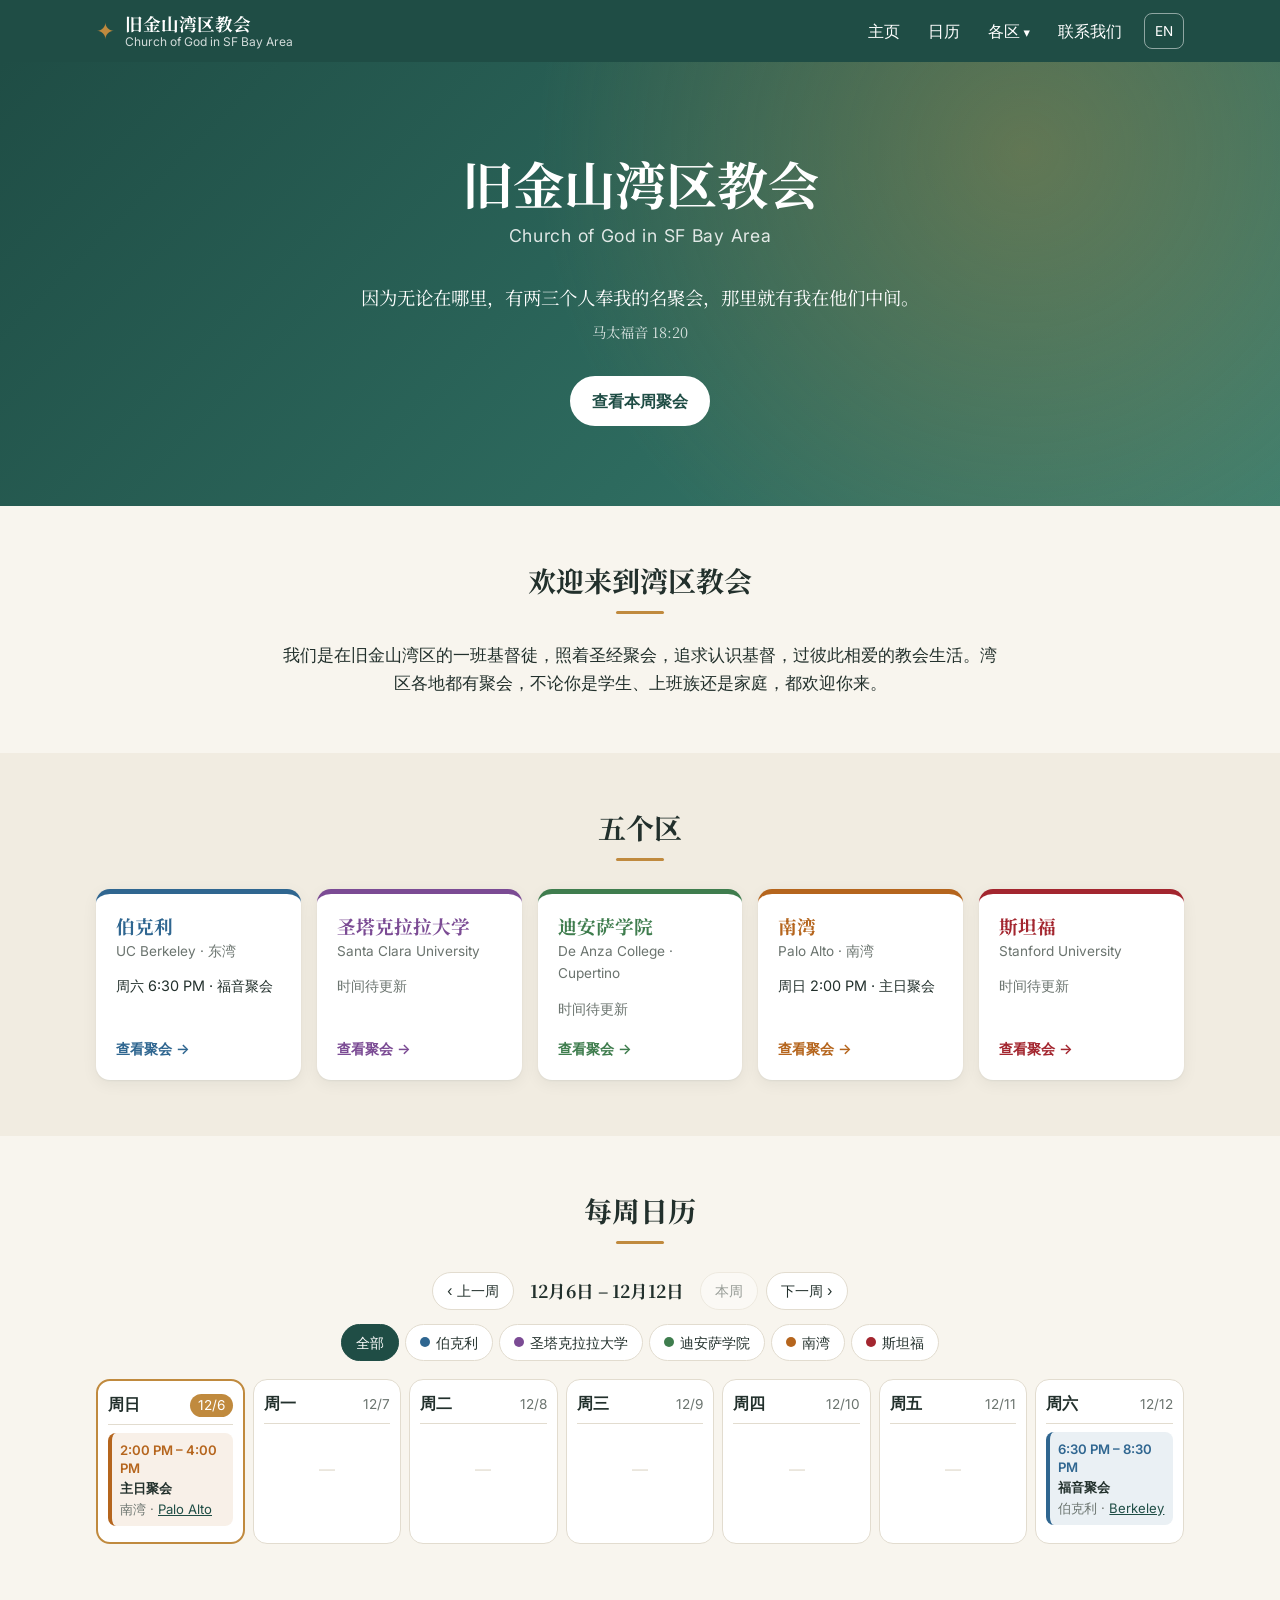
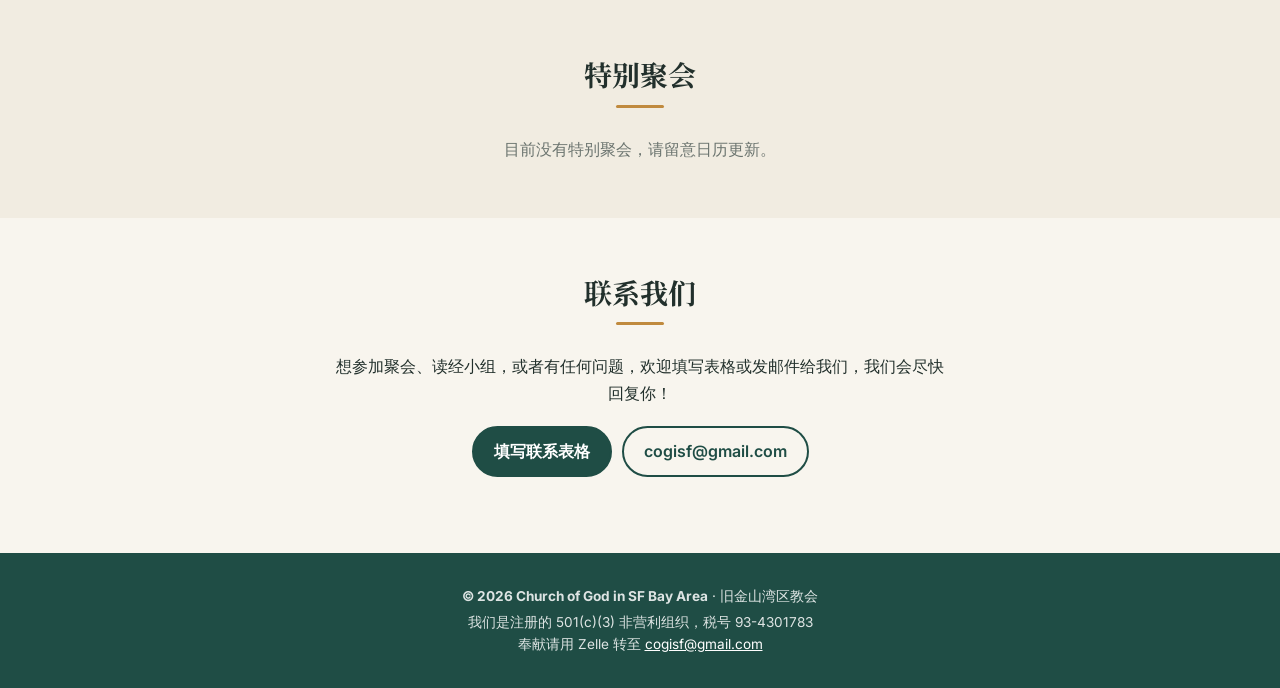
==== index.html @ 490c1e2a "Church of God in SF Bay Area website: weekly calendar and 5 region pages Co-Authored-By: Claude Opus" ====
<!doctype html>
<html lang="zh-CN">
<head>
  <meta charset="utf-8">
  <meta name="viewport" content="width=device-width, initial-scale=1">
  <title>旧金山湾区教会 · Church of God in SF Bay Area</title>
  <meta name="description" content="旧金山湾区教会 Church of God in SF Bay Area — 每周聚会时间、地点，以及 Berkeley、SCU、De Anza、South Bay、Stanford 各区聚会。">
  <link rel="preconnect" href="https://fonts.googleapis.com">
  <link rel="preconnect" href="https://fonts.gstatic.com" crossorigin>
  <link rel="stylesheet" href="https://fonts.googleapis.com/css2?family=Inter:wght@400;600;700&family=Noto+Serif+SC:wght@600;700&display=swap">
  <link rel="stylesheet" href="css/style.css">
</head>
<body>
  <header id="site-header"></header>

  <main>
    <section class="hero">
      <div class="container">
        <h1>旧金山湾区教会</h1>
        <p class="en-name">Church of God in SF Bay Area</p>
        <blockquote>
          <span data-i18n="verse"></span>
          <cite data-i18n="verseRef"></cite>
        </blockquote>
        <a class="btn btn-light" href="#calendar" data-i18n="seeCalendar"></a>
      </div>
    </section>

    <section class="about">
      <div class="container">
        <h2 class="section-title" data-i18n="aboutTitle"></h2>
        <p data-i18n="aboutBody"></p>
      </div>
    </section>

    <section class="regions">
      <div class="container">
        <h2 class="section-title" data-i18n="regionsTitle"></h2>
        <div class="region-grid" id="regions-root"></div>
      </div>
    </section>

    <section id="calendar">
      <div class="container">
        <h2 class="section-title" data-i18n="calendarTitle"></h2>
        <div id="calendar-root"></div>
      </div>
    </section>

    <section class="events-section">
      <div class="container">
        <h2 class="section-title" data-i18n="eventsTitle"></h2>
        <div id="events-root"></div>
      </div>
    </section>

    <section id="contact" class="contact">
      <div class="container">
        <h2 class="section-title" data-i18n="contactTitle"></h2>
        <div id="contact-root"></div>
      </div>
    </section>
  </main>

  <footer id="site-footer"></footer>

  <script src="data/site.js"></script>
  <script src="data/schedule.js"></script>
  <script src="js/app.js"></script>
</body>
</html>
---- css/style.css ----
:root {
  --bg: #f8f5ee;
  --surface: #ffffff;
  --surface-2: #f1ece1;
  --text: #22302c;
  --muted: #6b746f;
  --line: #e2dccf;
  --primary: #1f4d45;
  --primary-ink: #ffffff;
  --accent: #c08a3e;
  --radius: 14px;
  --shadow: 0 1px 2px rgba(20, 40, 35, 0.06), 0 4px 16px rgba(20, 40, 35, 0.06);
  --serif: "Noto Serif SC", "Songti SC", Georgia, serif;
  --sans: "Inter", "PingFang SC", "Microsoft YaHei", system-ui, sans-serif;
}

* { box-sizing: border-box; }

html { scroll-behavior: smooth; scroll-padding-top: 76px; }

body {
  margin: 0;
  background: var(--bg);
  color: var(--text);
  font-family: var(--sans);
  font-size: 16px;
  line-height: 1.65;
}

a { color: var(--primary); }

h1, h2, h3 { font-family: var(--serif); line-height: 1.3; margin: 0 0 0.5em; }

.container { max-width: 1120px; margin: 0 auto; padding: 0 16px; }

section { padding: 56px 0; }

.section-title {
  font-size: 1.75rem;
  text-align: center;
  margin-bottom: 28px;
}
.section-title::after {
  content: "";
  display: block;
  width: 48px;
  height: 3px;
  margin: 12px auto 0;
  background: var(--accent);
  border-radius: 2px;
}

.muted { color: var(--muted); }
.empty-note { text-align: center; color: var(--muted); margin: 0; }

/* ---------- buttons ---------- */

.btn {
  display: inline-block;
  padding: 10px 20px;
  border-radius: 999px;
  background: var(--primary);
  color: var(--primary-ink);
  text-decoration: none;
  font-weight: 600;
  border: 2px solid var(--primary);
}
.btn:hover { filter: brightness(1.1); }
.btn-ghost { background: transparent; color: var(--primary); }
.btn-light { background: #fff; color: var(--primary); border-color: #fff; }

/* ---------- header ---------- */

#site-header {
  position: sticky;
  top: 0;
  z-index: 10;
  background: var(--primary);
  color: var(--primary-ink);
}
.header-inner {
  max-width: 1120px;
  margin: 0 auto;
  padding: 10px 16px;
  display: flex;
  align-items: center;
  gap: 16px;
}
.brand {
  display: flex;
  align-items: center;
  gap: 10px;
  color: inherit;
  text-decoration: none;
  margin-right: auto;
}
.brand-mark { color: var(--accent); font-size: 1.4rem; }
.brand-text { display: flex; flex-direction: column; line-height: 1.2; }
.brand-text b { font-family: var(--serif); font-size: 1.1rem; }
.brand-text small { opacity: 0.8; font-size: 0.75rem; }

.nav { display: flex; align-items: center; gap: 4px; }
.nav > a, .nav summary {
  color: inherit;
  text-decoration: none;
  padding: 8px 12px;
  border-radius: 8px;
  cursor: pointer;
}
.nav > a:hover, .nav summary:hover { background: rgba(255, 255, 255, 0.12); }

.nav-regions { position: relative; }
.nav-regions summary { list-style: none; }
.nav-regions summary::-webkit-details-marker { display: none; }
.nav-regions summary::after { content: " ▾"; font-size: 0.8em; }
.nav-regions .menu {
  position: absolute;
  right: 0;
  top: calc(100% + 6px);
  min-width: 180px;
  background: var(--surface);
  border-radius: 10px;
  box-shadow: var(--shadow);
  padding: 6px;
}
.nav-regions .menu a {
  display: flex;
  align-items: center;
  gap: 8px;
  padding: 8px 10px;
  border-radius: 6px;
  color: var(--text);
  text-decoration: none;
}
.nav-regions .menu a:hover { background: var(--surface-2); }

.dot {
  display: inline-block;
  width: 10px;
  height: 10px;
  border-radius: 50%;
  background: var(--rc, var(--accent));
  flex: none;
}

.lang-btn {
  margin-left: 6px;
  border: 1px solid rgba(255, 255, 255, 0.5);
  background: transparent;
  color: inherit;
  border-radius: 8px;
  padding: 6px 10px;
  font: inherit;
  font-size: 0.85rem;
  cursor: pointer;
}

.menu-btn {
  display: none;
  background: transparent;
  border: 1px solid rgba(255, 255, 255, 0.5);
  color: inherit;
  border-radius: 8px;
  font-size: 1.1rem;
  padding: 4px 10px;
  cursor: pointer;
}

@media (max-width: 760px) {
  .menu-btn { display: block; }
  .header-inner { flex-wrap: wrap; }
  .nav {
    display: none;
    width: 100%;
    flex-direction: column;
    align-items: stretch;
    padding-bottom: 8px;
  }
  #site-header.open .nav { display: flex; }
  .nav-regions .menu { position: static; box-shadow: none; margin: 4px 0; }
  .lang-btn { align-self: flex-start; margin: 6px 12px 0; }
}

/* ---------- hero ---------- */

.hero {
  background:
    radial-gradient(circle at 80% 20%, rgba(192, 138, 62, 0.35), transparent 45%),
    linear-gradient(135deg, #1f4d45 0%, #2d6a5e 60%, #3d7f6f 100%);
  color: #fff;
  text-align: center;
  padding: 88px 0 80px;
}
.hero h1 { font-size: clamp(2rem, 6vw, 3.2rem); margin-bottom: 4px; }
.hero .en-name { font-size: 1.1rem; opacity: 0.85; margin: 0 0 32px; letter-spacing: 0.04em; }
.hero blockquote {
  max-width: 640px;
  margin: 0 auto 32px;
  font-family: var(--serif);
  font-size: 1.15rem;
}
.hero cite { display: block; margin-top: 8px; font-style: normal; opacity: 0.8; font-size: 0.9rem; }

/* ---------- about ---------- */

.about p { max-width: 720px; margin: 0 auto; text-align: center; font-size: 1.05rem; }

/* ---------- region cards ---------- */

.regions { background: var(--surface-2); }
.region-grid {
  display: grid;
  grid-template-columns: repeat(auto-fill, minmax(200px, 1fr));
  gap: 16px;
}
.region-card {
  display: flex;
  flex-direction: column;
  background: var(--surface);
  border-radius: var(--radius);
  border-top: 5px solid var(--rc);
  padding: 20px;
  text-decoration: none;
  color: var(--text);
  box-shadow: var(--shadow);
  transition: transform 0.15s;
}
.region-card:hover { transform: translateY(-3px); }
.region-card h3 { color: var(--rc); margin-bottom: 2px; }
.region-card .area { color: var(--muted); font-size: 0.85rem; margin: 0 0 12px; }
.region-card .summary { font-size: 0.9rem; margin: 0 0 16px; flex: 1; }
.region-card .more { color: var(--rc); font-weight: 600; font-size: 0.9rem; }

/* ---------- calendar ---------- */

.cal-toolbar {
  display: flex;
  align-items: center;
  justify-content: center;
  gap: 8px;
  flex-wrap: wrap;
  margin-bottom: 14px;
}
.cal-toolbar button, .cal-filters button {
  font: inherit;
  font-size: 0.9rem;
  border: 1px solid var(--line);
  background: var(--surface);
  color: var(--text);
  border-radius: 999px;
  padding: 6px 14px;
  cursor: pointer;
}
.cal-toolbar button:hover:not(:disabled), .cal-filters button:hover { border-color: var(--primary); }
.cal-toolbar button:disabled { opacity: 0.45; cursor: default; }
.cal-range { font-family: var(--serif); font-weight: 700; font-size: 1.1rem; min-width: 170px; text-align: center; }

.cal-filters {
  display: flex;
  justify-content: center;
  flex-wrap: wrap;
  gap: 6px;
  margin-bottom: 18px;
}
.cal-filters button { display: inline-flex; align-items: center; gap: 6px; }
.cal-filters button.active { background: var(--primary); color: #fff; border-color: var(--primary); }
.cal-filters button[data-filter="all"] .dot { display: none; }

.cal-grid {
  display: grid;
  grid-template-columns: repeat(7, minmax(0, 1fr));
  gap: 8px;
}
.cal-day {
  background: var(--surface);
  border: 1px solid var(--line);
  border-radius: var(--radius);
  padding: 10px;
  min-height: 150px;
}
.cal-day.is-today { border: 2px solid var(--accent); }
.cal-day-head {
  display: flex;
  justify-content: space-between;
  align-items: baseline;
  margin-bottom: 8px;
  padding-bottom: 6px;
  border-bottom: 1px solid var(--line);
}
.cal-day-head .dow { font-weight: 700; }
.cal-day-head .date { color: var(--muted); font-size: 0.85rem; }
.is-today .cal-day-head .date {
  background: var(--accent);
  color: #fff;
  border-radius: 999px;
  padding: 0 8px;
}
.cal-none { color: var(--line); text-align: center; padding-top: 24px; }

.cal-item {
  background: color-mix(in srgb, var(--rc) 10%, white);
  border-left: 4px solid var(--rc);
  border-radius: 8px;
  padding: 8px;
  margin-bottom: 6px;
  font-size: 0.82rem;
  line-height: 1.4;
}
.cal-item.special { background: color-mix(in srgb, var(--accent) 16%, white); }
.ci-time { font-weight: 600; color: var(--rc); }
.ci-title { font-weight: 700; margin: 2px 0; }
.ci-meta { color: var(--muted); }

@media (max-width: 860px) {
  .cal-grid { grid-template-columns: 1fr; }
  .cal-day { min-height: 0; }
  .cal-day.is-empty { padding: 8px 10px; }
  .cal-day.is-empty .cal-day-head { border: 0; margin: 0; padding: 0; }
  .cal-day.is-empty .cal-none { display: none; }
}

/* ---------- weekly cards (region pages) ---------- */

.weekly-cards {
  display: grid;
  grid-template-columns: repeat(auto-fill, minmax(220px, 1fr));
  gap: 14px;
  max-width: 760px;
  margin: 0 auto;
}
.weekly-card {
  background: var(--surface);
  border-radius: var(--radius);
  padding: 20px;
  text-align: center;
  box-shadow: var(--shadow);
  border-top: 4px solid var(--rc);
}
.wc-day { font-family: var(--serif); font-size: 1.4rem; font-weight: 700; color: var(--rc); }
.wc-title { font-weight: 600; margin: 4px 0; }
.wc-time, .wc-place { color: var(--muted); font-size: 0.95rem; }

/* ---------- events ---------- */

.events-section { background: var(--surface-2); }
.event-list { display: grid; gap: 12px; max-width: 760px; margin: 0 auto; }
.event {
  display: flex;
  gap: 16px;
  background: var(--surface);
  border-radius: var(--radius);
  padding: 16px;
  box-shadow: var(--shadow);
}
.event-date {
  flex: none;
  width: 64px;
  text-align: center;
  border-radius: 10px;
  background: var(--rc);
  color: #fff;
  padding: 6px 0;
  display: flex;
  flex-direction: column;
  line-height: 1.2;
}
.event-date .d { font-size: 1.6rem; font-weight: 700; }
.event-date .m, .event-date .w { font-size: 0.75rem; opacity: 0.9; }
.event-body h3 { font-size: 1.15rem; margin-bottom: 2px; }
.event-body p { margin: 4px 0 0; }
.event-body .meta { color: var(--muted); font-size: 0.9rem; }

/* ---------- region hero ---------- */

.region-hero {
  background: linear-gradient(135deg, var(--rc) 0%, color-mix(in srgb, var(--rc) 70%, black) 100%);
  color: #fff;
  padding: 48px 0 56px;
}
.region-hero .back { color: #fff; opacity: 0.85; text-decoration: none; font-size: 0.9rem; }
.region-hero h1 { font-size: clamp(2rem, 6vw, 3rem); margin: 16px 0 0; }
.region-hero .area { opacity: 0.85; margin: 0 0 16px; }
.region-hero .intro { max-width: 640px; font-size: 1.05rem; margin: 0; }

/* ---------- contact / footer ---------- */

.contact { text-align: center; }
.contact p { max-width: 620px; margin: 0 auto 20px; }
.contact-actions { display: flex; gap: 10px; justify-content: center; flex-wrap: wrap; }

#site-footer {
  background: var(--primary);
  color: rgba(255, 255, 255, 0.85);
  text-align: center;
  padding: 28px 16px;
  font-size: 0.85rem;
}
#site-footer p { margin: 4px 0; }
#site-footer a { color: #fff; }
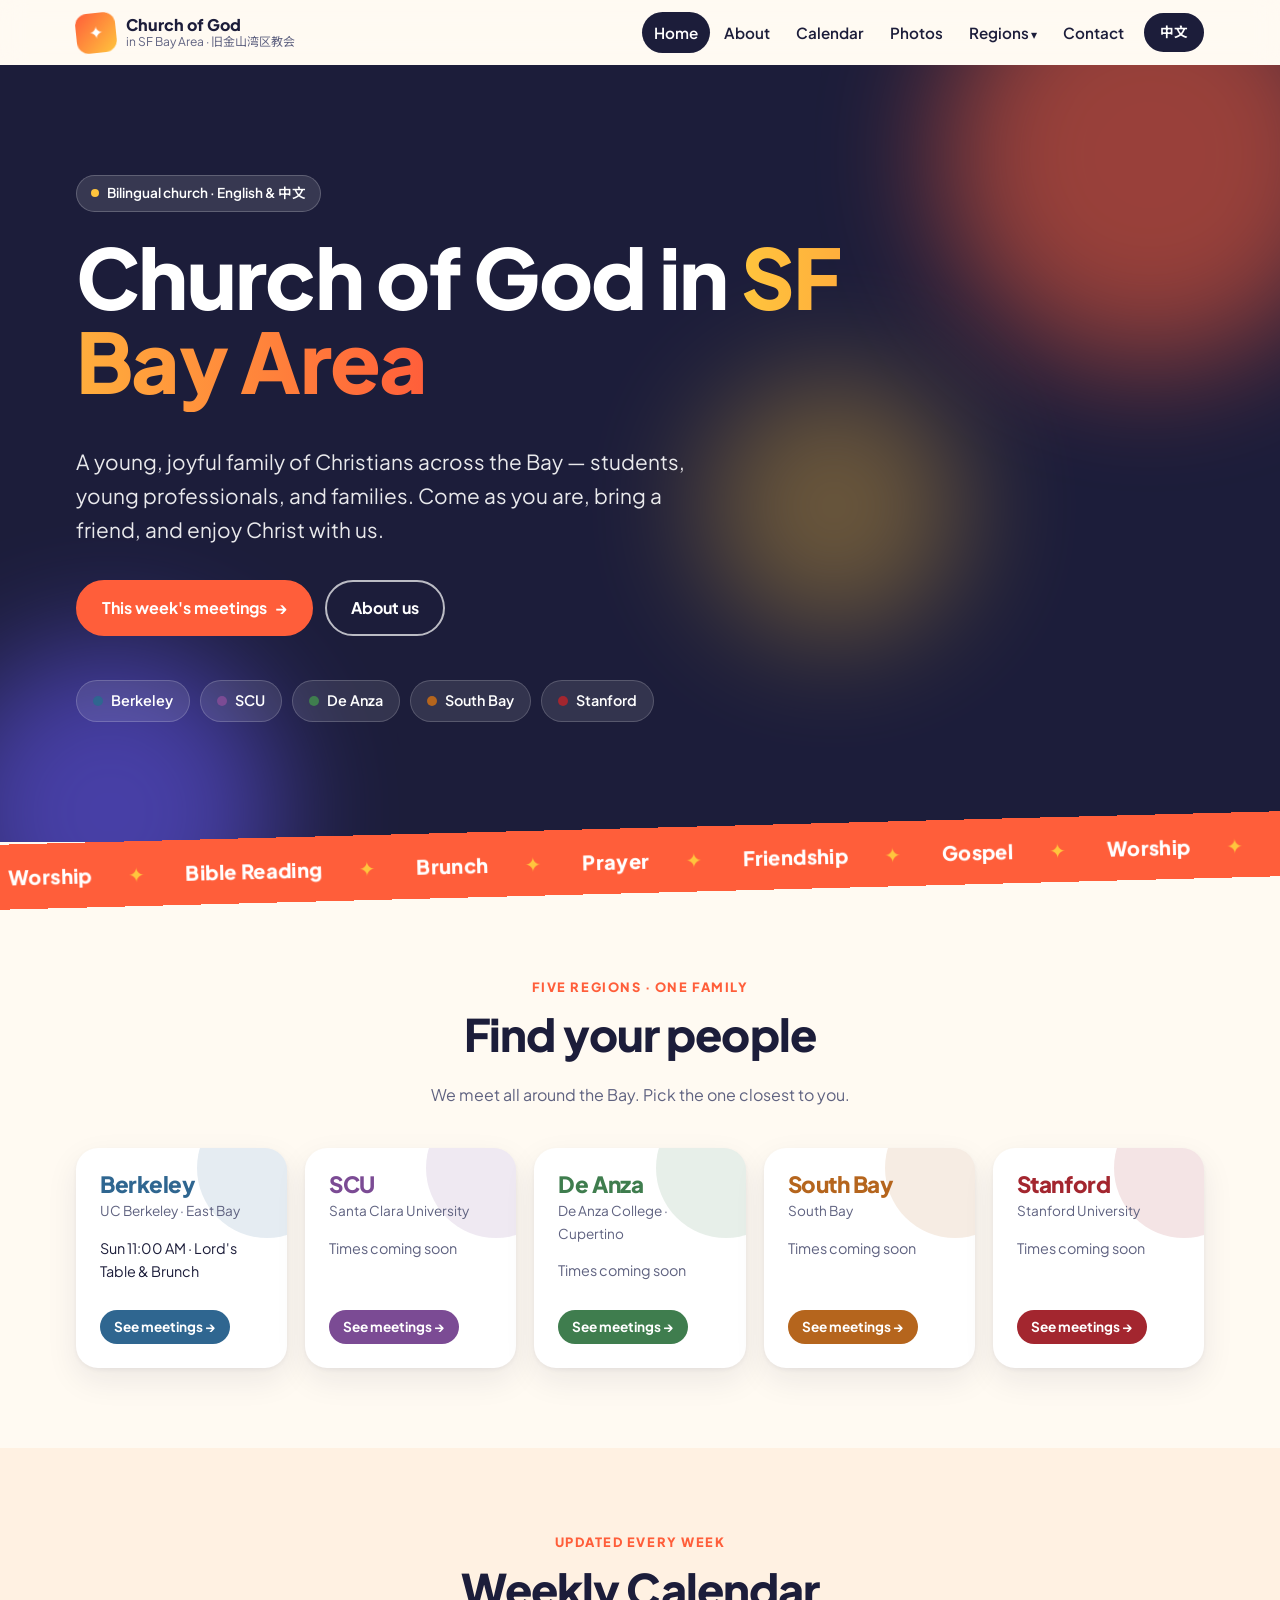
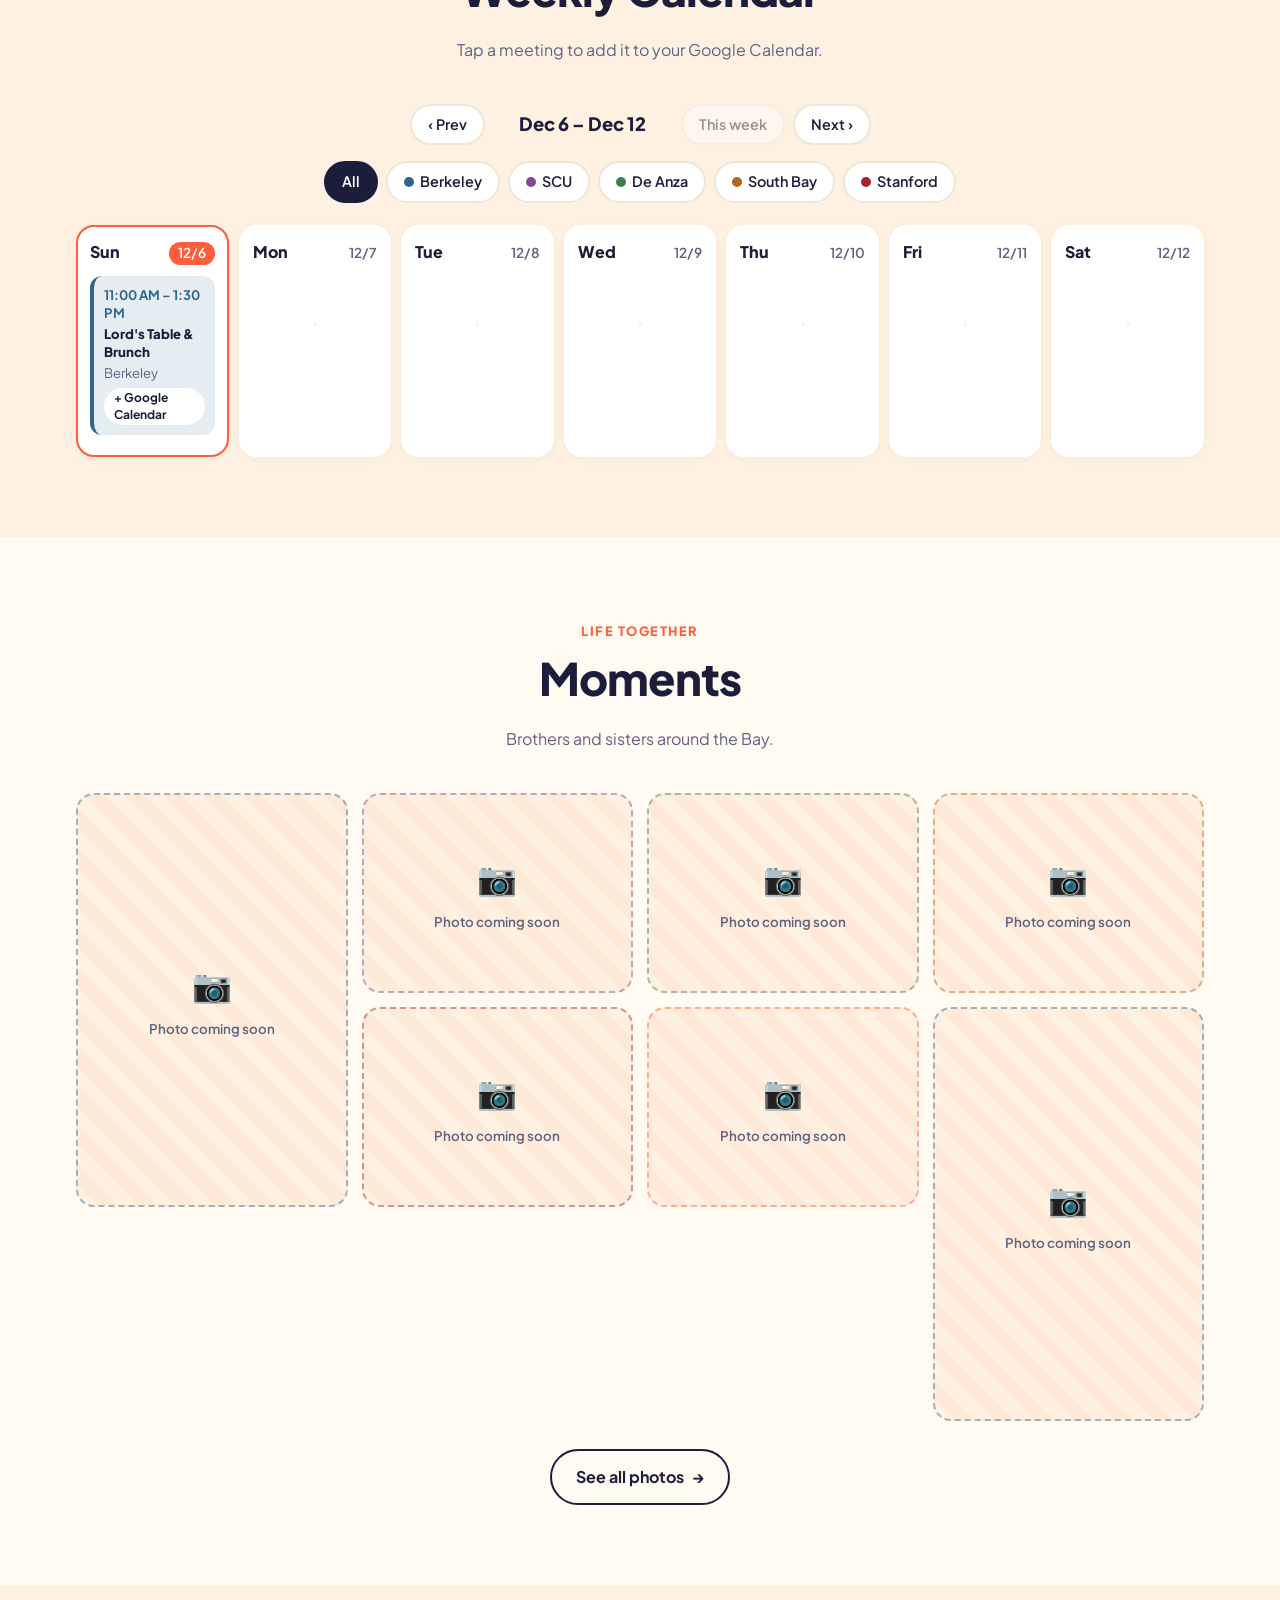
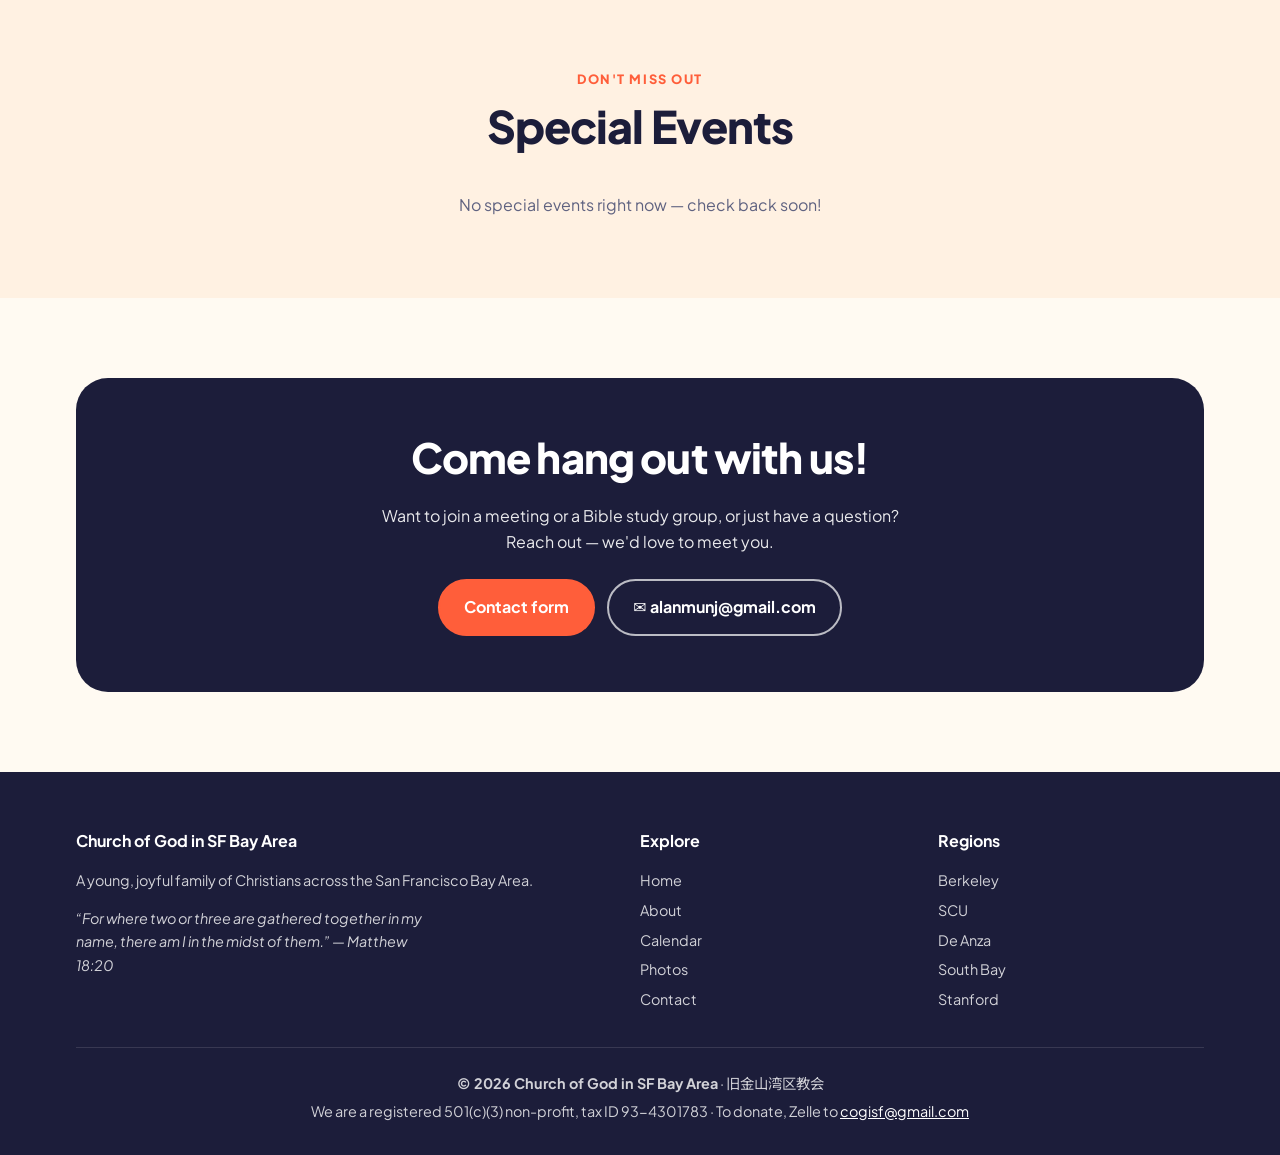
==== commit 0b951b3f: "Redesign: English default with 中文 toggle, About Us and Photos pages, SEO, Berkeley Sunday ends 1:30 " ====
--- a/index.html
+++ b/index.html
@@ -1,63 +1,130 @@
 <!doctype html>
-<html lang="zh-CN">
+<html lang="en">
 <head>
   <meta charset="utf-8">
   <meta name="viewport" content="width=device-width, initial-scale=1">
-  <title>旧金山湾区教会 · Church of God in SF Bay Area</title>
-  <meta name="description" content="旧金山湾区教会 Church of God in SF Bay Area — 每周聚会时间、地点，以及 Berkeley、SCU、De Anza、South Bay、Stanford 各区聚会。">
+  <title>Church of God in SF Bay Area · 旧金山湾区教会</title>
+  <meta name="description" content="Church of God in SF Bay Area (旧金山湾区教会) — a young, bilingual (English & 中文) Christian church meeting in Berkeley, Stanford, Santa Clara (SCU), De Anza and the South Bay. See weekly meetings, Bible studies and events.">
+  <link rel="canonical" href="https://cog-sf-bay.pages.dev/">
+  <meta property="og:type" content="website">
+  <meta property="og:site_name" content="Church of God in SF Bay Area">
+  <meta property="og:title" content="Church of God in SF Bay Area · 旧金山湾区教会">
+  <meta property="og:description" content="A young, joyful family of Christians across the SF Bay Area. Weekly meetings in Berkeley, Stanford, SCU, De Anza and the South Bay.">
+  <meta property="og:url" content="https://cog-sf-bay.pages.dev/">
+  <link rel="icon" href="favicon.svg" type="image/svg+xml">
+  <script>try{if(localStorage.getItem("lang")==="zh")document.documentElement.lang="zh-CN"}catch(e){}</script>
   <link rel="preconnect" href="https://fonts.googleapis.com">
   <link rel="preconnect" href="https://fonts.gstatic.com" crossorigin>
-  <link rel="stylesheet" href="https://fonts.googleapis.com/css2?family=Inter:wght@400;600;700&family=Noto+Serif+SC:wght@600;700&display=swap">
+  <link rel="stylesheet" href="https://fonts.googleapis.com/css2?family=Plus+Jakarta+Sans:wght@400;600;700;800&family=Noto+Sans+SC:wght@400;700;800&display=swap">
   <link rel="stylesheet" href="css/style.css">
+  <script type="application/ld+json">
+  {
+    "@context": "https://schema.org",
+    "@type": "Church",
+    "name": "Church of God in SF Bay Area",
+    "alternateName": "旧金山湾区教会",
+    "url": "https://cog-sf-bay.pages.dev/",
+    "email": "alanmunj@gmail.com",
+    "areaServed": ["Berkeley", "Stanford", "Santa Clara", "Cupertino", "San Francisco Bay Area"],
+    "knowsLanguage": ["en", "zh"]
+  }
+  </script>
 </head>
-<body>
+<body data-title-en="Church of God in SF Bay Area · 旧金山湾区教会" data-title-zh="旧金山湾区教会 · Church of God in SF Bay Area">
   <header id="site-header"></header>
 
   <main>
     <section class="hero">
+      <span class="blob b1"></span><span class="blob b2"></span><span class="blob b3"></span>
       <div class="container">
-        <h1>旧金山湾区教会</h1>
-        <p class="en-name">Church of God in SF Bay Area</p>
-        <blockquote>
-          <span data-i18n="verse"></span>
-          <cite data-i18n="verseRef"></cite>
-        </blockquote>
-        <a class="btn btn-light" href="#calendar" data-i18n="seeCalendar"></a>
+        <div class="hero-badge"><span class="pulse"></span>
+          <span class="en">Bilingual church · English &amp; 中文</span><span class="zh">双语教会 · English &amp; 中文</span>
+        </div>
+        <h1>
+          <span class="en">Church of God in <span class="hl">SF Bay Area</span></span>
+          <span class="zh">旧金山<span class="hl">湾区</span>教会</span>
+        </h1>
+        <p class="lead">
+          <span class="en">A young, joyful family of Christians across the Bay — students, young professionals, and families. Come as you are, bring a friend, and enjoy Christ with us.</span>
+          <span class="zh">湾区一群年轻、喜乐的基督徒，像一个大家庭——有学生、年轻上班族，也有家庭。欢迎你就这样来，带上朋友，与我们一同享受基督！</span>
+        </p>
+        <div class="hero-ctas">
+          <a class="btn" href="#calendar"><span class="en">This week's meetings</span><span class="zh">查看本周聚会</span> →</a>
+          <a class="btn btn-outline-white" href="about.html"><span class="en">About us</span><span class="zh">关于我们</span></a>
+        </div>
+        <div class="hero-chips" id="hero-chips"></div>
       </div>
     </section>
 
-    <section class="about">
+    <div class="marquee" aria-hidden="true">
+      <div class="marquee-track">
+        <span class="en">Worship</span><span class="zh">敬拜</span><span class="star">✦</span>
+        <span class="en">Bible Reading</span><span class="zh">读经</span><span class="star">✦</span>
+        <span class="en">Brunch</span><span class="zh">爱筵</span><span class="star">✦</span>
+        <span class="en">Prayer</span><span class="zh">祷告</span><span class="star">✦</span>
+        <span class="en">Friendship</span><span class="zh">交通</span><span class="star">✦</span>
+        <span class="en">Gospel</span><span class="zh">福音</span><span class="star">✦</span>
+        <span class="en">Worship</span><span class="zh">敬拜</span><span class="star">✦</span>
+        <span class="en">Bible Reading</span><span class="zh">读经</span><span class="star">✦</span>
+        <span class="en">Brunch</span><span class="zh">爱筵</span><span class="star">✦</span>
+        <span class="en">Prayer</span><span class="zh">祷告</span><span class="star">✦</span>
+        <span class="en">Friendship</span><span class="zh">交通</span><span class="star">✦</span>
+        <span class="en">Gospel</span><span class="zh">福音</span><span class="star">✦</span>
+      </div>
+    </div>
+
+    <section id="regions">
       <div class="container">
-        <h2 class="section-title" data-i18n="aboutTitle"></h2>
-        <p data-i18n="aboutBody"></p>
+        <div class="section-head reveal">
+          <span class="eyebrow"><span class="en">Five regions · one family</span><span class="zh">五个区 · 一个家</span></span>
+          <h2 class="section-title"><span class="en">Find your people</span><span class="zh">找到你的小组</span></h2>
+          <p><span class="en">We meet all around the Bay. Pick the one closest to you.</span><span class="zh">我们在湾区各地聚会，选一个离你最近的吧。</span></p>
+        </div>
+        <div class="region-grid reveal" id="regions-root"></div>
       </div>
     </section>
 
-    <section class="regions">
+    <section id="calendar" class="calendar-section">
       <div class="container">
-        <h2 class="section-title" data-i18n="regionsTitle"></h2>
-        <div class="region-grid" id="regions-root"></div>
+        <div class="section-head reveal">
+          <span class="eyebrow"><span class="en">Updated every week</span><span class="zh">每周更新</span></span>
+          <h2 class="section-title"><span class="en">Weekly Calendar</span><span class="zh">每周日历</span></h2>
+          <p><span class="en">Tap a meeting to add it to your Google Calendar.</span><span class="zh">点一下就能把聚会加入你的 Google 日历。</span></p>
+        </div>
+        <div id="calendar-root" class="reveal"></div>
       </div>
     </section>
 
-    <section id="calendar">
+    <section id="photos">
       <div class="container">
-        <h2 class="section-title" data-i18n="calendarTitle"></h2>
-        <div id="calendar-root"></div>
+        <div class="section-head reveal">
+          <span class="eyebrow"><span class="en">Life together</span><span class="zh">一同生活</span></span>
+          <h2 class="section-title"><span class="en">Moments</span><span class="zh">精彩瞬间</span></h2>
+          <p><span class="en">Brothers and sisters around the Bay.</span><span class="zh">湾区的弟兄姊妹们。</span></p>
+        </div>
+        <div id="gallery-root" data-limit="7"></div>
+        <div class="photos-cta"><a class="btn btn-ghost" href="photos.html"><span class="en">See all photos</span><span class="zh">查看全部照片</span> →</a></div>
       </div>
     </section>
 
-    <section class="events-section">
+    <section class="calendar-section">
       <div class="container">
-        <h2 class="section-title" data-i18n="eventsTitle"></h2>
+        <div class="section-head reveal">
+          <span class="eyebrow"><span class="en">Don't miss out</span><span class="zh">别错过</span></span>
+          <h2 class="section-title"><span class="en">Special Events</span><span class="zh">特别聚会</span></h2>
+        </div>
         <div id="events-root"></div>
       </div>
     </section>
 
-    <section id="contact" class="contact">
+    <section id="contact">
       <div class="container">
-        <h2 class="section-title" data-i18n="contactTitle"></h2>
-        <div id="contact-root"></div>
+        <div class="cta-band reveal">
+          <span class="blob b1"></span><span class="blob b2"></span>
+          <h2><span class="en">Come hang out with us!</span><span class="zh">欢迎来和我们一起！</span></h2>
+          <p><span class="en">Want to join a meeting or a Bible study group, or just have a question? Reach out — we'd love to meet you.</span><span class="zh">想参加聚会、读经小组，或者有任何问题？欢迎联系我们，很期待认识你！</span></p>
+          <div id="contact-root"></div>
+        </div>
       </div>
     </section>
   </main>
@@ -66,6 +133,7 @@
 
   <script src="data/site.js"></script>
   <script src="data/schedule.js"></script>
+  <script src="data/photos.js"></script>
   <script src="js/app.js"></script>
 </body>
 </html>
--- a/css/style.css
+++ b/css/style.css
@@ -1,54 +1,61 @@
 :root {
-  --bg: #f8f5ee;
+  --bg: #fffaf2;
   --surface: #ffffff;
-  --surface-2: #f1ece1;
-  --text: #22302c;
-  --muted: #6b746f;
-  --line: #e2dccf;
-  --primary: #1f4d45;
-  --primary-ink: #ffffff;
-  --accent: #c08a3e;
-  --radius: 14px;
-  --shadow: 0 1px 2px rgba(20, 40, 35, 0.06), 0 4px 16px rgba(20, 40, 35, 0.06);
-  --serif: "Noto Serif SC", "Songti SC", Georgia, serif;
-  --sans: "Inter", "PingFang SC", "Microsoft YaHei", system-ui, sans-serif;
+  --surface-2: #fff1e2;
+  --ink: #1c1d3a;
+  --muted: #5f6280;
+  --line: #efe6d8;
+  --coral: #ff5e3a;
+  --sun: #ffc53d;
+  --teal: #12a594;
+  --violet: #6b5cff;
+  --radius: 22px;
+  --shadow: 0 2px 4px rgba(28, 29, 58, 0.05), 0 12px 32px rgba(28, 29, 58, 0.08);
+  --font: "Plus Jakarta Sans", "Noto Sans SC", "PingFang SC", "Microsoft YaHei", system-ui, sans-serif;
 }
 
 * { box-sizing: border-box; }
 
-html { scroll-behavior: smooth; scroll-padding-top: 76px; }
+html { scroll-behavior: smooth; scroll-padding-top: 84px; }
 
 body {
   margin: 0;
   background: var(--bg);
-  color: var(--text);
-  font-family: var(--sans);
+  color: var(--ink);
+  font-family: var(--font);
   font-size: 16px;
   line-height: 1.65;
 }
-
-a { color: var(--primary); }
-
-h1, h2, h3 { font-family: var(--serif); line-height: 1.3; margin: 0 0 0.5em; }
-
-.container { max-width: 1120px; margin: 0 auto; padding: 0 16px; }
-
-section { padding: 56px 0; }
-
-.section-title {
-  font-size: 1.75rem;
-  text-align: center;
-  margin-bottom: 28px;
-}
-.section-title::after {
-  content: "";
-  display: block;
-  width: 48px;
-  height: 3px;
-  margin: 12px auto 0;
-  background: var(--accent);
-  border-radius: 2px;
-}
+/* The tilted marquee and floating blobs poke past the edges; clip them without
+   creating a scroll container (which would break the sticky header). */
+main { overflow-x: clip; }
+
+/* English is the default; 中文 shows when <html lang="zh-CN">. */
+html:not([lang="zh-CN"]) .zh { display: none !important; }
+html[lang="zh-CN"] .en { display: none !important; }
+
+a { color: var(--coral); }
+img { max-width: 100%; display: block; }
+
+h1, h2, h3 { line-height: 1.15; margin: 0 0 0.5em; letter-spacing: -0.02em; }
+
+.container { max-width: 1160px; margin: 0 auto; padding: 0 16px; }
+
+section { padding: 80px 0; }
+
+.eyebrow {
+  display: inline-block;
+  font-size: 0.8rem;
+  font-weight: 800;
+  letter-spacing: 0.12em;
+  text-transform: uppercase;
+  color: var(--coral);
+  margin-bottom: 10px;
+}
+
+.section-head { text-align: center; margin-bottom: 40px; }
+.section-head p { color: var(--muted); max-width: 620px; margin: 0 auto; }
+.section-title { font-size: clamp(1.9rem, 4.5vw, 2.8rem); font-weight: 800; }
 
 .muted { color: var(--muted); }
 .empty-note { text-align: center; color: var(--muted); margin: 0; }
@@ -56,58 +63,85 @@
 /* ---------- buttons ---------- */
 
 .btn {
-  display: inline-block;
-  padding: 10px 20px;
-  border-radius: 999px;
-  background: var(--primary);
-  color: var(--primary-ink);
+  display: inline-flex;
+  align-items: center;
+  gap: 8px;
+  padding: 13px 24px;
+  border-radius: 999px;
+  background: var(--coral);
+  color: #fff;
   text-decoration: none;
-  font-weight: 600;
-  border: 2px solid var(--primary);
-}
-.btn:hover { filter: brightness(1.1); }
-.btn-ghost { background: transparent; color: var(--primary); }
-.btn-light { background: #fff; color: var(--primary); border-color: #fff; }
+  font-weight: 700;
+  border: 2px solid var(--coral);
+  transition: transform 0.15s, box-shadow 0.15s;
+  cursor: pointer;
+  font-family: inherit;
+  font-size: 1rem;
+}
+.btn:hover { transform: translateY(-2px); box-shadow: 0 8px 20px rgba(255, 94, 58, 0.35); }
+.btn-ghost { background: transparent; color: var(--ink); border-color: var(--ink); }
+.btn-ghost:hover { box-shadow: 0 8px 20px rgba(28, 29, 58, 0.15); }
+.btn-white { background: #fff; color: var(--ink); border-color: #fff; }
+.btn-outline-white { background: transparent; color: #fff; border-color: rgba(255, 255, 255, 0.7); }
 
 /* ---------- header ---------- */
 
 #site-header {
   position: sticky;
   top: 0;
-  z-index: 10;
-  background: var(--primary);
-  color: var(--primary-ink);
-}
+  z-index: 50;
+  background: rgba(255, 250, 242, 0.85);
+  backdrop-filter: blur(12px);
+  -webkit-backdrop-filter: blur(12px);
+  transition: box-shadow 0.2s;
+}
+#site-header.scrolled { box-shadow: 0 4px 20px rgba(28, 29, 58, 0.08); }
 .header-inner {
-  max-width: 1120px;
+  max-width: 1160px;
   margin: 0 auto;
-  padding: 10px 16px;
+  padding: 12px 16px;
   display: flex;
   align-items: center;
-  gap: 16px;
+  gap: 12px;
 }
 .brand {
   display: flex;
   align-items: center;
   gap: 10px;
-  color: inherit;
+  color: var(--ink);
   text-decoration: none;
   margin-right: auto;
 }
-.brand-mark { color: var(--accent); font-size: 1.4rem; }
-.brand-text { display: flex; flex-direction: column; line-height: 1.2; }
-.brand-text b { font-family: var(--serif); font-size: 1.1rem; }
-.brand-text small { opacity: 0.8; font-size: 0.75rem; }
-
-.nav { display: flex; align-items: center; gap: 4px; }
+.brand-logo {
+  width: 40px;
+  height: 40px;
+  border-radius: 12px;
+  background: linear-gradient(135deg, var(--coral), var(--sun));
+  color: #fff;
+  display: grid;
+  place-items: center;
+  font-weight: 800;
+  font-size: 1.1rem;
+  transform: rotate(-6deg);
+  transition: transform 0.3s;
+}
+.brand:hover .brand-logo { transform: rotate(6deg) scale(1.05); }
+.brand-text { display: flex; flex-direction: column; line-height: 1.15; }
+.brand-text b { font-size: 1rem; font-weight: 800; }
+.brand-text small { color: var(--muted); font-size: 0.75rem; }
+
+.nav { display: flex; align-items: center; gap: 2px; }
 .nav > a, .nav summary {
-  color: inherit;
+  color: var(--ink);
   text-decoration: none;
   padding: 8px 12px;
-  border-radius: 8px;
+  border-radius: 999px;
   cursor: pointer;
-}
-.nav > a:hover, .nav summary:hover { background: rgba(255, 255, 255, 0.12); }
+  font-weight: 600;
+  font-size: 0.95rem;
+}
+.nav > a:hover, .nav summary:hover { background: var(--surface-2); }
+.nav > a.active { background: var(--ink); color: #fff; }
 
 .nav-regions { position: relative; }
 .nav-regions summary { list-style: none; }
@@ -116,21 +150,22 @@
 .nav-regions .menu {
   position: absolute;
   right: 0;
-  top: calc(100% + 6px);
-  min-width: 180px;
+  top: calc(100% + 8px);
+  min-width: 200px;
   background: var(--surface);
-  border-radius: 10px;
+  border-radius: 16px;
   box-shadow: var(--shadow);
-  padding: 6px;
+  padding: 8px;
 }
 .nav-regions .menu a {
   display: flex;
   align-items: center;
-  gap: 8px;
-  padding: 8px 10px;
-  border-radius: 6px;
-  color: var(--text);
+  gap: 10px;
+  padding: 9px 12px;
+  border-radius: 10px;
+  color: var(--ink);
   text-decoration: none;
+  font-weight: 600;
 }
 .nav-regions .menu a:hover { background: var(--surface-2); }
 
@@ -139,34 +174,38 @@
   width: 10px;
   height: 10px;
   border-radius: 50%;
-  background: var(--rc, var(--accent));
+  background: var(--rc, var(--coral));
   flex: none;
 }
 
 .lang-btn {
   margin-left: 6px;
-  border: 1px solid rgba(255, 255, 255, 0.5);
-  background: transparent;
-  color: inherit;
-  border-radius: 8px;
-  padding: 6px 10px;
+  border: 2px solid var(--ink);
+  background: var(--ink);
+  color: #fff;
+  border-radius: 999px;
+  padding: 6px 14px;
   font: inherit;
+  font-weight: 700;
   font-size: 0.85rem;
   cursor: pointer;
-}
+  transition: transform 0.15s;
+}
+.lang-btn:hover { transform: scale(1.06); }
 
 .menu-btn {
   display: none;
-  background: transparent;
-  border: 1px solid rgba(255, 255, 255, 0.5);
-  color: inherit;
-  border-radius: 8px;
-  font-size: 1.1rem;
-  padding: 4px 10px;
+  background: var(--ink);
+  border: 0;
+  color: #fff;
+  border-radius: 12px;
+  width: 42px;
+  height: 42px;
+  font-size: 1.2rem;
   cursor: pointer;
 }
 
-@media (max-width: 760px) {
+@media (max-width: 900px) {
   .menu-btn { display: block; }
   .header-inner { flex-wrap: wrap; }
   .nav {
@@ -174,198 +213,430 @@
     width: 100%;
     flex-direction: column;
     align-items: stretch;
-    padding-bottom: 8px;
+    padding: 8px 0 12px;
   }
   #site-header.open .nav { display: flex; }
-  .nav-regions .menu { position: static; box-shadow: none; margin: 4px 0; }
-  .lang-btn { align-self: flex-start; margin: 6px 12px 0; }
+  .nav-regions .menu { position: static; box-shadow: none; background: var(--surface-2); margin: 4px 0; }
+  .lang-btn { align-self: flex-start; margin: 8px 12px 0; }
 }
 
 /* ---------- hero ---------- */
 
 .hero {
-  background:
-    radial-gradient(circle at 80% 20%, rgba(192, 138, 62, 0.35), transparent 45%),
-    linear-gradient(135deg, #1f4d45 0%, #2d6a5e 60%, #3d7f6f 100%);
+  position: relative;
+  overflow: hidden;
+  background: var(--ink);
+  color: #fff;
+  padding: 110px 0 120px;
+}
+.blob {
+  position: absolute;
+  border-radius: 50%;
+  filter: blur(60px);
+  opacity: 0.55;
+  animation: float 14s ease-in-out infinite;
+}
+.blob.b1 { width: 420px; height: 420px; background: var(--coral); top: -120px; right: -80px; }
+.blob.b2 { width: 340px; height: 340px; background: var(--violet); bottom: -140px; left: -60px; animation-delay: -5s; }
+.blob.b3 { width: 260px; height: 260px; background: var(--sun); top: 40%; left: 55%; opacity: 0.35; animation-delay: -9s; }
+@keyframes float {
+  0%, 100% { transform: translate(0, 0) scale(1); }
+  33% { transform: translate(30px, -20px) scale(1.08); }
+  66% { transform: translate(-20px, 25px) scale(0.95); }
+}
+.hero .container { position: relative; }
+.hero-badge {
+  display: inline-flex;
+  align-items: center;
+  gap: 8px;
+  background: rgba(255, 255, 255, 0.12);
+  border: 1px solid rgba(255, 255, 255, 0.2);
+  padding: 6px 14px;
+  border-radius: 999px;
+  font-size: 0.85rem;
+  font-weight: 600;
+  margin-bottom: 22px;
+}
+.hero-badge .pulse {
+  width: 8px;
+  height: 8px;
+  border-radius: 50%;
+  background: var(--sun);
+  box-shadow: 0 0 0 0 rgba(255, 197, 61, 0.7);
+  animation: pulse 2s infinite;
+}
+@keyframes pulse {
+  0% { box-shadow: 0 0 0 0 rgba(255, 197, 61, 0.7); }
+  70% { box-shadow: 0 0 0 10px rgba(255, 197, 61, 0); }
+  100% { box-shadow: 0 0 0 0 rgba(255, 197, 61, 0); }
+}
+.hero h1 {
+  font-size: clamp(2.6rem, 8vw, 5.2rem);
+  font-weight: 800;
+  line-height: 1.02;
+  max-width: 900px;
+}
+.hl {
+  background: linear-gradient(90deg, var(--sun), var(--coral));
+  -webkit-background-clip: text;
+  background-clip: text;
+  color: transparent;
+}
+.hero .lead { font-size: clamp(1.05rem, 2.4vw, 1.3rem); max-width: 640px; opacity: 0.9; margin: 0 0 32px; }
+.hero-ctas { display: flex; gap: 12px; flex-wrap: wrap; }
+.hero-chips { display: flex; flex-wrap: wrap; gap: 10px; margin-top: 44px; }
+.hero-chips a {
+  display: inline-flex;
+  align-items: center;
+  gap: 8px;
+  color: #fff;
+  text-decoration: none;
+  background: rgba(255, 255, 255, 0.1);
+  border: 1px solid rgba(255, 255, 255, 0.18);
+  padding: 8px 16px;
+  border-radius: 999px;
+  font-weight: 600;
+  font-size: 0.9rem;
+  transition: background 0.15s, transform 0.15s;
+}
+.hero-chips a:hover { background: var(--rc); transform: translateY(-3px); }
+
+/* page hero (about, photos) */
+.page-hero {
+  position: relative;
+  overflow: hidden;
+  background: var(--ink);
   color: #fff;
   text-align: center;
-  padding: 88px 0 80px;
-}
-.hero h1 { font-size: clamp(2rem, 6vw, 3.2rem); margin-bottom: 4px; }
-.hero .en-name { font-size: 1.1rem; opacity: 0.85; margin: 0 0 32px; letter-spacing: 0.04em; }
-.hero blockquote {
-  max-width: 640px;
-  margin: 0 auto 32px;
-  font-family: var(--serif);
-  font-size: 1.15rem;
-}
-.hero cite { display: block; margin-top: 8px; font-style: normal; opacity: 0.8; font-size: 0.9rem; }
-
-/* ---------- about ---------- */
-
-.about p { max-width: 720px; margin: 0 auto; text-align: center; font-size: 1.05rem; }
+  padding: 90px 0 80px;
+}
+.page-hero h1 { font-size: clamp(2.4rem, 7vw, 4rem); font-weight: 800; }
+.page-hero .verse { font-size: 1.1rem; opacity: 0.9; max-width: 640px; margin: 0 auto 20px; font-style: italic; }
+.page-hero .verse cite { font-style: normal; color: var(--sun); white-space: nowrap; }
+.pill {
+  display: inline-block;
+  background: rgba(255, 255, 255, 0.14);
+  border: 1px solid rgba(255, 255, 255, 0.25);
+  padding: 6px 16px;
+  border-radius: 999px;
+  font-size: 0.85rem;
+  font-weight: 700;
+}
+
+/* ---------- marquee ---------- */
+
+.marquee {
+  background: var(--coral);
+  color: #fff;
+  overflow: hidden;
+  white-space: nowrap;
+  padding: 16px 0;
+  transform: rotate(-1.5deg);
+  margin: -14px -10px 0;
+  position: relative;
+  z-index: 2;
+}
+.marquee-track {
+  display: inline-block;
+  animation: marquee 28s linear infinite;
+  font-weight: 800;
+  font-size: 1.25rem;
+  letter-spacing: 0.02em;
+}
+.marquee-track span { margin: 0 18px; }
+.marquee-track .star { color: var(--sun); }
+@keyframes marquee {
+  from { transform: translateX(0); }
+  to { transform: translateX(-50%); }
+}
 
 /* ---------- region cards ---------- */
 
-.regions { background: var(--surface-2); }
 .region-grid {
   display: grid;
   grid-template-columns: repeat(auto-fill, minmax(200px, 1fr));
-  gap: 16px;
+  gap: 18px;
 }
 .region-card {
+  position: relative;
+  overflow: hidden;
   display: flex;
   flex-direction: column;
   background: var(--surface);
   border-radius: var(--radius);
-  border-top: 5px solid var(--rc);
-  padding: 20px;
+  padding: 24px;
   text-decoration: none;
-  color: var(--text);
+  color: var(--ink);
   box-shadow: var(--shadow);
-  transition: transform 0.15s;
-}
-.region-card:hover { transform: translateY(-3px); }
-.region-card h3 { color: var(--rc); margin-bottom: 2px; }
-.region-card .area { color: var(--muted); font-size: 0.85rem; margin: 0 0 12px; }
-.region-card .summary { font-size: 0.9rem; margin: 0 0 16px; flex: 1; }
-.region-card .more { color: var(--rc); font-weight: 600; font-size: 0.9rem; }
+  transition: transform 0.2s, box-shadow 0.2s;
+  min-height: 220px;
+}
+.region-card::before {
+  content: "";
+  position: absolute;
+  width: 140px;
+  height: 140px;
+  border-radius: 50%;
+  background: var(--rc);
+  opacity: 0.12;
+  top: -50px;
+  right: -50px;
+  transition: transform 0.4s;
+}
+.region-card:hover { transform: translateY(-6px) rotate(-0.5deg); box-shadow: 0 20px 40px rgba(28, 29, 58, 0.14); }
+.region-card:hover::before { transform: scale(2.6); }
+.region-card h3 { font-size: 1.4rem; font-weight: 800; color: var(--rc); margin-bottom: 2px; position: relative; }
+.region-card .area { color: var(--muted); font-size: 0.85rem; margin: 0 0 14px; position: relative; }
+.region-card .summary { font-size: 0.9rem; margin: 0 0 16px; flex: 1; position: relative; }
+.region-card .more {
+  position: relative;
+  align-self: flex-start;
+  background: var(--rc);
+  color: #fff;
+  font-weight: 700;
+  font-size: 0.85rem;
+  padding: 6px 14px;
+  border-radius: 999px;
+}
 
 /* ---------- calendar ---------- */
 
+.calendar-section { background: var(--surface-2); }
 .cal-toolbar {
   display: flex;
   align-items: center;
   justify-content: center;
   gap: 8px;
   flex-wrap: wrap;
-  margin-bottom: 14px;
+  margin-bottom: 16px;
 }
 .cal-toolbar button, .cal-filters button {
   font: inherit;
   font-size: 0.9rem;
-  border: 1px solid var(--line);
+  font-weight: 600;
+  border: 2px solid var(--line);
   background: var(--surface);
-  color: var(--text);
-  border-radius: 999px;
-  padding: 6px 14px;
+  color: var(--ink);
+  border-radius: 999px;
+  padding: 7px 16px;
   cursor: pointer;
-}
-.cal-toolbar button:hover:not(:disabled), .cal-filters button:hover { border-color: var(--primary); }
+  transition: border-color 0.15s, transform 0.15s;
+}
+.cal-toolbar button:hover:not(:disabled), .cal-filters button:hover { border-color: var(--ink); transform: translateY(-1px); }
 .cal-toolbar button:disabled { opacity: 0.45; cursor: default; }
-.cal-range { font-family: var(--serif); font-weight: 700; font-size: 1.1rem; min-width: 170px; text-align: center; }
-
-.cal-filters {
-  display: flex;
-  justify-content: center;
-  flex-wrap: wrap;
-  gap: 6px;
-  margin-bottom: 18px;
-}
+.cal-range { font-weight: 800; font-size: 1.15rem; min-width: 180px; text-align: center; }
+
+.cal-filters { display: flex; justify-content: center; flex-wrap: wrap; gap: 8px; margin-bottom: 22px; }
 .cal-filters button { display: inline-flex; align-items: center; gap: 6px; }
-.cal-filters button.active { background: var(--primary); color: #fff; border-color: var(--primary); }
+.cal-filters button.active { background: var(--ink); color: #fff; border-color: var(--ink); }
 .cal-filters button[data-filter="all"] .dot { display: none; }
 
-.cal-grid {
-  display: grid;
-  grid-template-columns: repeat(7, minmax(0, 1fr));
-  gap: 8px;
-}
+.cal-grid { display: grid; grid-template-columns: repeat(7, minmax(0, 1fr)); gap: 10px; }
 .cal-day {
   background: var(--surface);
-  border: 1px solid var(--line);
-  border-radius: var(--radius);
-  padding: 10px;
-  min-height: 150px;
-}
-.cal-day.is-today { border: 2px solid var(--accent); }
+  border: 2px solid transparent;
+  border-radius: 18px;
+  padding: 12px;
+  min-height: 170px;
+  box-shadow: 0 2px 8px rgba(28, 29, 58, 0.04);
+}
+.cal-day.is-today { border-color: var(--coral); }
 .cal-day-head {
   display: flex;
   justify-content: space-between;
   align-items: baseline;
+  margin-bottom: 10px;
+}
+.cal-day-head .dow { font-weight: 800; }
+.cal-day-head .date { color: var(--muted); font-size: 0.85rem; font-weight: 600; }
+.is-today .cal-day-head .date { background: var(--coral); color: #fff; border-radius: 999px; padding: 0 9px; }
+.cal-none { color: var(--line); text-align: center; padding-top: 28px; font-size: 1.4rem; }
+
+.cal-item {
+  background: color-mix(in srgb, var(--rc) 12%, white);
+  border-radius: 12px;
+  padding: 10px;
   margin-bottom: 8px;
-  padding-bottom: 6px;
-  border-bottom: 1px solid var(--line);
-}
-.cal-day-head .dow { font-weight: 700; }
-.cal-day-head .date { color: var(--muted); font-size: 0.85rem; }
-.is-today .cal-day-head .date {
-  background: var(--accent);
-  color: #fff;
-  border-radius: 999px;
-  padding: 0 8px;
-}
-.cal-none { color: var(--line); text-align: center; padding-top: 24px; }
-
-.cal-item {
-  background: color-mix(in srgb, var(--rc) 10%, white);
-  border-left: 4px solid var(--rc);
-  border-radius: 8px;
-  padding: 8px;
-  margin-bottom: 6px;
   font-size: 0.82rem;
   line-height: 1.4;
-}
-.cal-item.special { background: color-mix(in srgb, var(--accent) 16%, white); }
-.ci-time { font-weight: 600; color: var(--rc); }
-.ci-title { font-weight: 700; margin: 2px 0; }
+  border-left: 4px solid var(--rc);
+  animation: pop 0.35s ease both;
+}
+.cal-item.special { background: color-mix(in srgb, var(--sun) 28%, white); }
+@keyframes pop { from { opacity: 0; transform: scale(0.94); } to { opacity: 1; transform: none; } }
+.ci-time { font-weight: 700; color: var(--rc); }
+.ci-title { font-weight: 800; margin: 2px 0; }
 .ci-meta { color: var(--muted); }
-
-@media (max-width: 860px) {
+.ci-add {
+  display: inline-block;
+  margin-top: 6px;
+  font-size: 0.75rem;
+  font-weight: 700;
+  color: var(--ink);
+  text-decoration: none;
+  background: #fff;
+  border-radius: 999px;
+  padding: 2px 10px;
+}
+.ci-add:hover { background: var(--ink); color: #fff; }
+
+@media (max-width: 900px) {
   .cal-grid { grid-template-columns: 1fr; }
   .cal-day { min-height: 0; }
-  .cal-day.is-empty { padding: 8px 10px; }
-  .cal-day.is-empty .cal-day-head { border: 0; margin: 0; padding: 0; }
+  .cal-day.is-empty { padding: 10px 12px; }
+  .cal-day.is-empty .cal-day-head { margin: 0; }
   .cal-day.is-empty .cal-none { display: none; }
 }
 
-/* ---------- weekly cards (region pages) ---------- */
+/* ---------- weekly cards ---------- */
 
 .weekly-cards {
+  display: grid;
+  grid-template-columns: repeat(auto-fit, minmax(240px, 300px));
+  justify-content: center;
+  gap: 16px;
+}
+.weekly-card {
+  background: var(--surface);
+  border-radius: var(--radius);
+  padding: 26px;
+  text-align: center;
+  box-shadow: var(--shadow);
+  border-top: 6px solid var(--rc);
+  transition: transform 0.2s;
+}
+.weekly-card:hover { transform: translateY(-4px); }
+.wc-day { font-size: 1.6rem; font-weight: 800; color: var(--rc); }
+.wc-title { font-weight: 700; margin: 4px 0; }
+.wc-time, .wc-place { color: var(--muted); font-size: 0.95rem; }
+.wc-region { display: inline-block; margin-top: 8px; font-size: 0.8rem; font-weight: 700; color: var(--rc); }
+
+/* ---------- photos ---------- */
+
+.photo-grid {
   display: grid;
   grid-template-columns: repeat(auto-fill, minmax(220px, 1fr));
   gap: 14px;
-  max-width: 760px;
-  margin: 0 auto;
-}
-.weekly-card {
+}
+/* Mosaic previews show 7 photos: one tall tile + six, which exactly fills 4 or 2 columns. */
+.photo-grid.mosaic { grid-template-columns: repeat(4, 1fr); grid-auto-rows: 200px; }
+@media (max-width: 700px) { .photo-grid.mosaic { grid-template-columns: repeat(2, 1fr); grid-auto-rows: 150px; } }
+.photo-grid.mosaic .photo:nth-child(6n + 1) { grid-row: span 2; }
+.photo {
+  position: relative;
+  overflow: hidden;
+  border-radius: 18px;
+  background: var(--surface-2);
+  aspect-ratio: 4 / 3;
+  cursor: zoom-in;
+  border: 0;
+  padding: 0;
+  font: inherit;
+  color: inherit;
+}
+.photo-grid.mosaic .photo { aspect-ratio: auto; height: 100%; }
+.photo img { width: 100%; height: 100%; object-fit: cover; transition: transform 0.5s; }
+.photo:hover img { transform: scale(1.07); }
+.photo .cap {
+  position: absolute;
+  left: 0;
+  right: 0;
+  bottom: 0;
+  padding: 24px 14px 12px;
+  background: linear-gradient(transparent, rgba(0, 0, 0, 0.65));
+  color: #fff;
+  font-size: 0.85rem;
+  font-weight: 600;
+  text-align: left;
+  opacity: 0;
+  transform: translateY(8px);
+  transition: opacity 0.25s, transform 0.25s;
+}
+.photo:hover .cap, .photo:focus-visible .cap { opacity: 1; transform: none; }
+.photo.placeholder {
+  cursor: default;
+  display: grid;
+  place-items: center;
+  text-align: center;
+  color: var(--muted);
+  background:
+    repeating-linear-gradient(45deg, transparent 0 14px, rgba(255, 94, 58, 0.06) 14px 28px),
+    var(--surface-2);
+  border: 2px dashed color-mix(in srgb, var(--rc, var(--coral)) 45%, transparent);
+}
+.photo.placeholder .ph-icon { font-size: 2rem; display: block; margin-bottom: 4px; }
+.photo.placeholder small { font-weight: 600; }
+.photo-filters { display: flex; justify-content: center; flex-wrap: wrap; gap: 8px; margin-bottom: 26px; }
+.photo-filters button {
+  font: inherit;
+  font-weight: 600;
+  font-size: 0.9rem;
+  border: 2px solid var(--line);
+  background: var(--surface);
+  border-radius: 999px;
+  padding: 7px 16px;
+  cursor: pointer;
+}
+.photo-filters button.active { background: var(--ink); color: #fff; border-color: var(--ink); }
+.photos-cta { text-align: center; margin-top: 28px; }
+
+.lightbox {
+  position: fixed;
+  inset: 0;
+  z-index: 100;
+  background: rgba(15, 16, 35, 0.92);
+  display: none;
+  align-items: center;
+  justify-content: center;
+  padding: 16px;
+}
+.lightbox.open { display: flex; }
+.lightbox figure { margin: 0; max-width: 1000px; width: 100%; text-align: center; }
+.lightbox img { max-height: 80vh; margin: 0 auto; border-radius: 12px; }
+.lightbox figcaption { color: #fff; margin-top: 12px; }
+.lb-btn {
+  position: absolute;
+  background: rgba(255, 255, 255, 0.15);
+  color: #fff;
+  border: 0;
+  width: 48px;
+  height: 48px;
+  border-radius: 50%;
+  font-size: 1.4rem;
+  cursor: pointer;
+}
+.lb-btn:hover { background: var(--coral); }
+.lb-close { top: 16px; right: 16px; }
+.lb-prev { left: 16px; top: 50%; transform: translateY(-50%); }
+.lb-next { right: 16px; top: 50%; transform: translateY(-50%); }
+
+/* ---------- events ---------- */
+
+.event-list { display: grid; gap: 14px; max-width: 780px; margin: 0 auto; }
+.event {
+  display: flex;
+  gap: 18px;
   background: var(--surface);
   border-radius: var(--radius);
-  padding: 20px;
-  text-align: center;
+  padding: 18px;
   box-shadow: var(--shadow);
-  border-top: 4px solid var(--rc);
-}
-.wc-day { font-family: var(--serif); font-size: 1.4rem; font-weight: 700; color: var(--rc); }
-.wc-title { font-weight: 600; margin: 4px 0; }
-.wc-time, .wc-place { color: var(--muted); font-size: 0.95rem; }
-
-/* ---------- events ---------- */
-
-.events-section { background: var(--surface-2); }
-.event-list { display: grid; gap: 12px; max-width: 760px; margin: 0 auto; }
-.event {
-  display: flex;
-  gap: 16px;
-  background: var(--surface);
-  border-radius: var(--radius);
-  padding: 16px;
-  box-shadow: var(--shadow);
-}
+  transition: transform 0.2s;
+}
+.event:hover { transform: translateX(4px); }
 .event-date {
   flex: none;
-  width: 64px;
+  width: 70px;
   text-align: center;
-  border-radius: 10px;
+  border-radius: 16px;
   background: var(--rc);
   color: #fff;
-  padding: 6px 0;
+  padding: 8px 0;
   display: flex;
   flex-direction: column;
   line-height: 1.2;
 }
-.event-date .d { font-size: 1.6rem; font-weight: 700; }
-.event-date .m, .event-date .w { font-size: 0.75rem; opacity: 0.9; }
+.event-date .d { font-size: 1.7rem; font-weight: 800; }
+.event-date .m, .event-date .w { font-size: 0.75rem; font-weight: 600; opacity: 0.9; }
 .event-body h3 { font-size: 1.15rem; margin-bottom: 2px; }
 .event-body p { margin: 4px 0 0; }
 .event-body .meta { color: var(--muted); font-size: 0.9rem; }
@@ -373,27 +644,190 @@
 /* ---------- region hero ---------- */
 
 .region-hero {
-  background: linear-gradient(135deg, var(--rc) 0%, color-mix(in srgb, var(--rc) 70%, black) 100%);
-  color: #fff;
-  padding: 48px 0 56px;
-}
-.region-hero .back { color: #fff; opacity: 0.85; text-decoration: none; font-size: 0.9rem; }
-.region-hero h1 { font-size: clamp(2rem, 6vw, 3rem); margin: 16px 0 0; }
-.region-hero .area { opacity: 0.85; margin: 0 0 16px; }
-.region-hero .intro { max-width: 640px; font-size: 1.05rem; margin: 0; }
-
-/* ---------- contact / footer ---------- */
-
-.contact { text-align: center; }
-.contact p { max-width: 620px; margin: 0 auto 20px; }
-.contact-actions { display: flex; gap: 10px; justify-content: center; flex-wrap: wrap; }
-
-#site-footer {
-  background: var(--primary);
-  color: rgba(255, 255, 255, 0.85);
+  position: relative;
+  overflow: hidden;
+  background: var(--rc);
+  color: #fff;
+  padding: 70px 0 80px;
+}
+.region-hero::after {
+  content: "";
+  position: absolute;
+  width: 380px;
+  height: 380px;
+  border-radius: 50%;
+  background: rgba(255, 255, 255, 0.12);
+  right: -100px;
+  top: -120px;
+  animation: float 14s ease-in-out infinite;
+}
+.region-hero .container { position: relative; z-index: 1; }
+.region-hero .back { color: #fff; opacity: 0.85; text-decoration: none; font-weight: 600; font-size: 0.9rem; }
+.region-hero h1 { font-size: clamp(2.6rem, 8vw, 4.4rem); font-weight: 800; margin: 18px 0 0; }
+.region-hero .area { opacity: 0.85; margin: 0 0 16px; font-weight: 600; }
+.region-hero .intro { max-width: 640px; font-size: 1.1rem; margin: 0; }
+
+/* ---------- about page ---------- */
+
+.prose { max-width: 760px; margin: 0 auto; font-size: 1.08rem; }
+.prose p { margin: 0 0 1.1em; }
+.mission-title { text-align: center; font-size: 1.4rem; font-weight: 800; color: var(--coral); margin-bottom: 18px; }
+
+.church-quote {
+  position: relative;
+  max-width: 860px;
+  margin: 0 auto;
+  background: linear-gradient(135deg, var(--violet), var(--coral));
+  color: #fff;
+  border-radius: 28px;
+  padding: 48px 40px;
+  font-size: clamp(1.1rem, 2.4vw, 1.35rem);
+  font-weight: 600;
+  line-height: 1.55;
+  box-shadow: var(--shadow);
+}
+.church-quote .label {
+  display: inline-block;
+  background: rgba(255, 255, 255, 0.2);
+  border-radius: 999px;
+  padding: 4px 14px;
+  font-size: 0.8rem;
+  font-weight: 800;
+  letter-spacing: 0.12em;
+  margin-bottom: 16px;
+}
+.church-quote::before {
+  content: "“";
+  position: absolute;
+  right: 28px;
+  top: -10px;
+  font-size: 9rem;
+  line-height: 1;
+  opacity: 0.25;
+}
+
+.belief-grid { display: flex; flex-wrap: wrap; justify-content: center; gap: 18px; }
+.belief {
+  flex: 0 1 340px;
+  background: var(--surface);
+  border-radius: var(--radius);
+  padding: 26px;
+  box-shadow: var(--shadow);
+  transition: transform 0.2s, background 0.2s, color 0.2s;
+}
+.belief:hover { transform: translateY(-6px); background: var(--ink); color: #fff; }
+.belief .icon {
+  width: 52px;
+  height: 52px;
+  border-radius: 16px;
+  display: grid;
+  place-items: center;
+  font-size: 1.5rem;
+  background: var(--surface-2);
+  margin-bottom: 14px;
+}
+.belief h3 { font-size: 1.2rem; font-weight: 800; }
+.belief p { margin: 0 0 10px; }
+.belief .refs { font-size: 0.85rem; font-weight: 700; color: var(--coral); }
+.belief:hover .refs { color: var(--sun); }
+
+.community { background: var(--surface-2); }
+.community .prose { text-align: center; margin-bottom: 32px; }
+
+.faq { max-width: 780px; margin: 0 auto; display: grid; gap: 12px; }
+.faq details {
+  background: var(--surface);
+  border-radius: 18px;
+  box-shadow: 0 2px 8px rgba(28, 29, 58, 0.05);
+  overflow: hidden;
+}
+.faq summary {
+  cursor: pointer;
+  list-style: none;
+  padding: 18px 56px 18px 22px;
+  font-weight: 700;
+  position: relative;
+}
+.faq summary::-webkit-details-marker { display: none; }
+.faq summary::after {
+  content: "+";
+  position: absolute;
+  right: 18px;
+  top: 50%;
+  transform: translateY(-50%);
+  width: 28px;
+  height: 28px;
+  border-radius: 50%;
+  background: var(--surface-2);
+  display: grid;
+  place-items: center;
+  font-weight: 800;
+  transition: transform 0.25s, background 0.25s;
+}
+.faq details[open] summary::after { transform: translateY(-50%) rotate(45deg); background: var(--coral); color: #fff; }
+.faq .answer { padding: 0 22px 18px; color: var(--muted); }
+.faq details[open] .answer { animation: pop 0.3s ease both; }
+
+/* ---------- CTA band / contact ---------- */
+
+.cta-band {
+  position: relative;
+  overflow: hidden;
+  background: var(--ink);
+  color: #fff;
+  border-radius: 32px;
+  padding: 56px 32px;
   text-align: center;
-  padding: 28px 16px;
-  font-size: 0.85rem;
-}
-#site-footer p { margin: 4px 0; }
-#site-footer a { color: #fff; }
+}
+.cta-band .blob { opacity: 0.4; }
+.cta-band > * { position: relative; }
+.cta-band h2 { font-size: clamp(1.8rem, 4.5vw, 2.6rem); font-weight: 800; }
+.cta-band p { max-width: 560px; margin: 0 auto 24px; opacity: 0.9; }
+.contact-actions { display: flex; gap: 12px; justify-content: center; flex-wrap: wrap; }
+
+/* ---------- footer ---------- */
+
+#site-footer { background: var(--ink); color: rgba(255, 255, 255, 0.8); padding: 56px 0 28px; font-size: 0.9rem; }
+.footer-grid { display: grid; grid-template-columns: 2fr 1fr 1fr; gap: 32px; margin-bottom: 32px; }
+.footer-grid h4 { color: #fff; margin: 0 0 12px; font-size: 1rem; }
+.footer-grid a { color: rgba(255, 255, 255, 0.8); text-decoration: none; display: block; padding: 3px 0; }
+.footer-grid a:hover { color: var(--sun); }
+.footer-verse { font-style: italic; max-width: 360px; }
+.footer-bottom { border-top: 1px solid rgba(255, 255, 255, 0.12); padding-top: 20px; text-align: center; }
+.footer-bottom p { margin: 4px 0; }
+.footer-bottom a { color: #fff; }
+@media (max-width: 760px) { .footer-grid { grid-template-columns: 1fr; } }
+
+/* ---------- back to top ---------- */
+
+.to-top {
+  position: fixed;
+  right: 18px;
+  bottom: 18px;
+  z-index: 40;
+  width: 48px;
+  height: 48px;
+  border-radius: 50%;
+  border: 0;
+  background: var(--coral);
+  color: #fff;
+  font-size: 1.3rem;
+  cursor: pointer;
+  box-shadow: 0 8px 20px rgba(255, 94, 58, 0.4);
+  opacity: 0;
+  transform: translateY(20px);
+  pointer-events: none;
+  transition: opacity 0.25s, transform 0.25s;
+}
+.to-top.show { opacity: 1; transform: none; pointer-events: auto; }
+
+/* ---------- scroll reveal ---------- */
+
+.reveal { opacity: 0; transform: translateY(28px); transition: opacity 0.7s ease, transform 0.7s ease; }
+.reveal.in { opacity: 1; transform: none; }
+
+@media (prefers-reduced-motion: reduce) {
+  *, *::before, *::after { animation: none !important; transition: none !important; }
+  .reveal { opacity: 1; transform: none; }
+  html { scroll-behavior: auto; }
+}
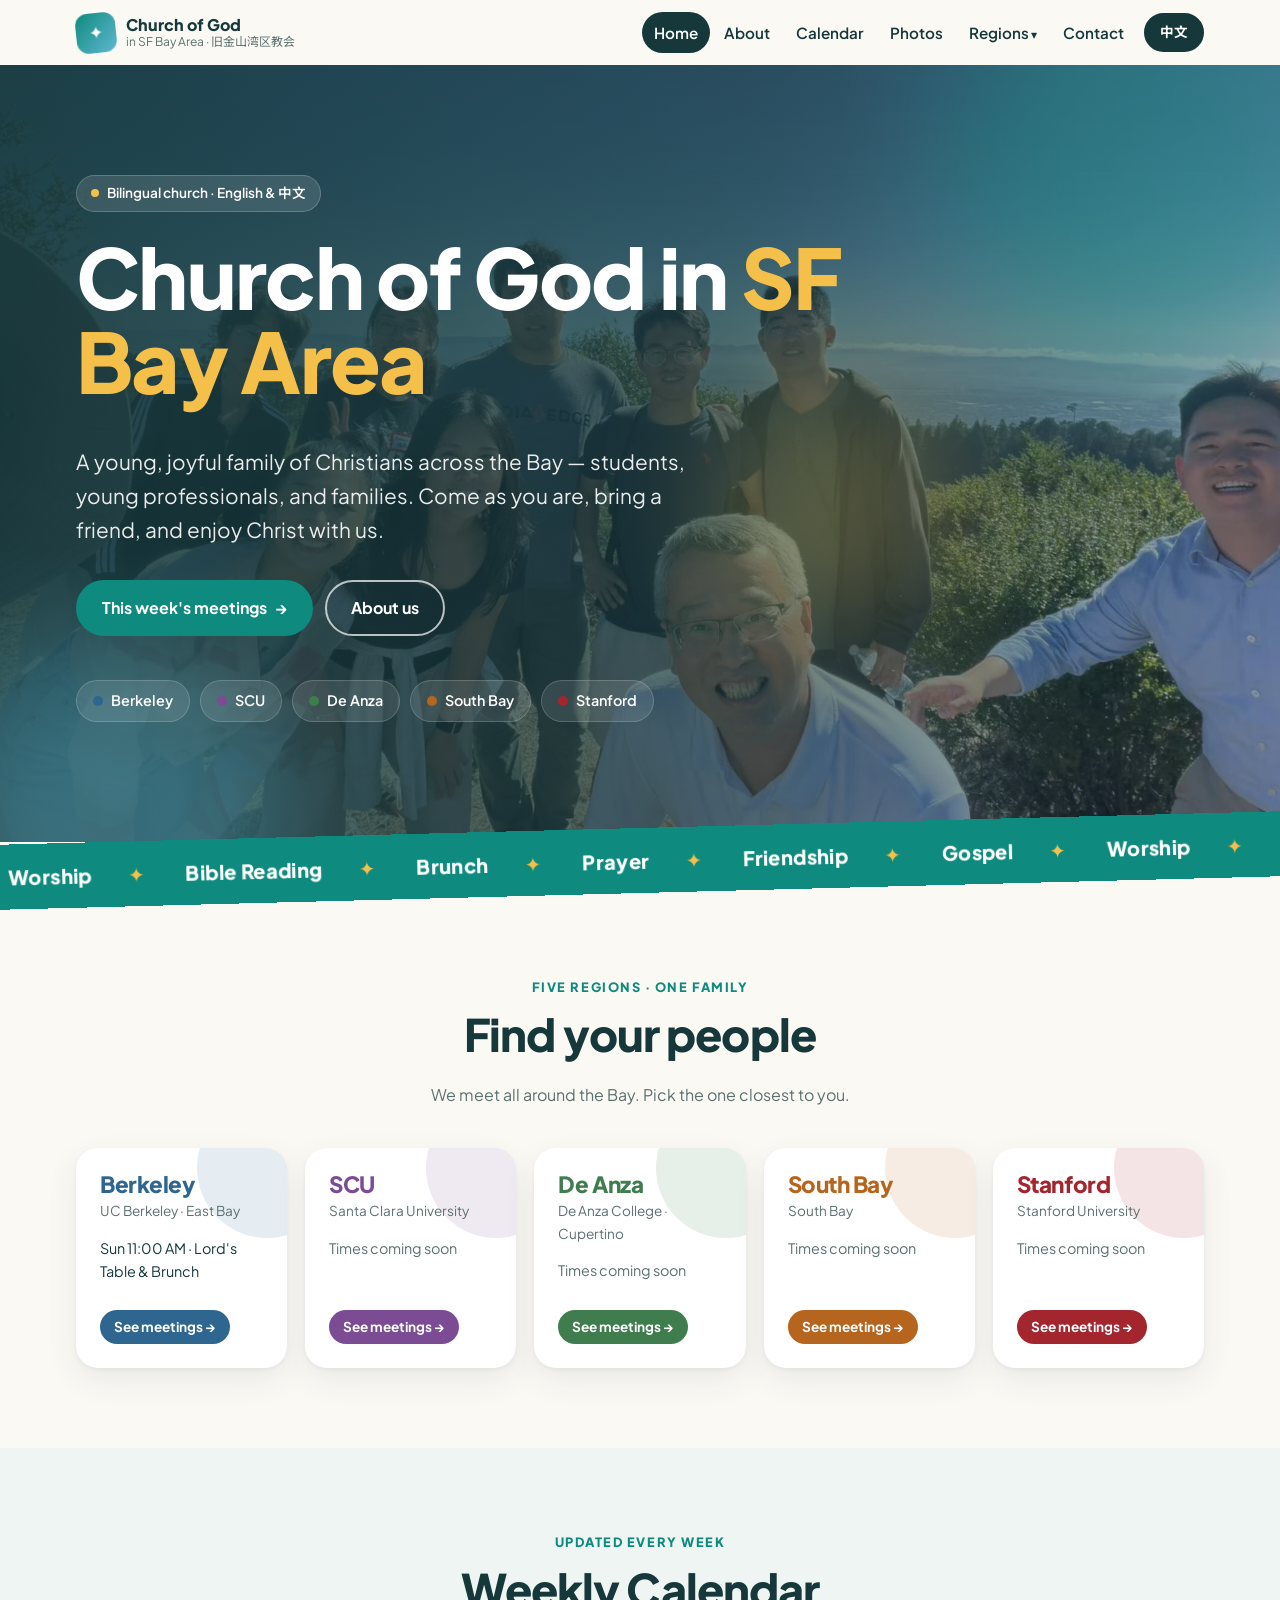
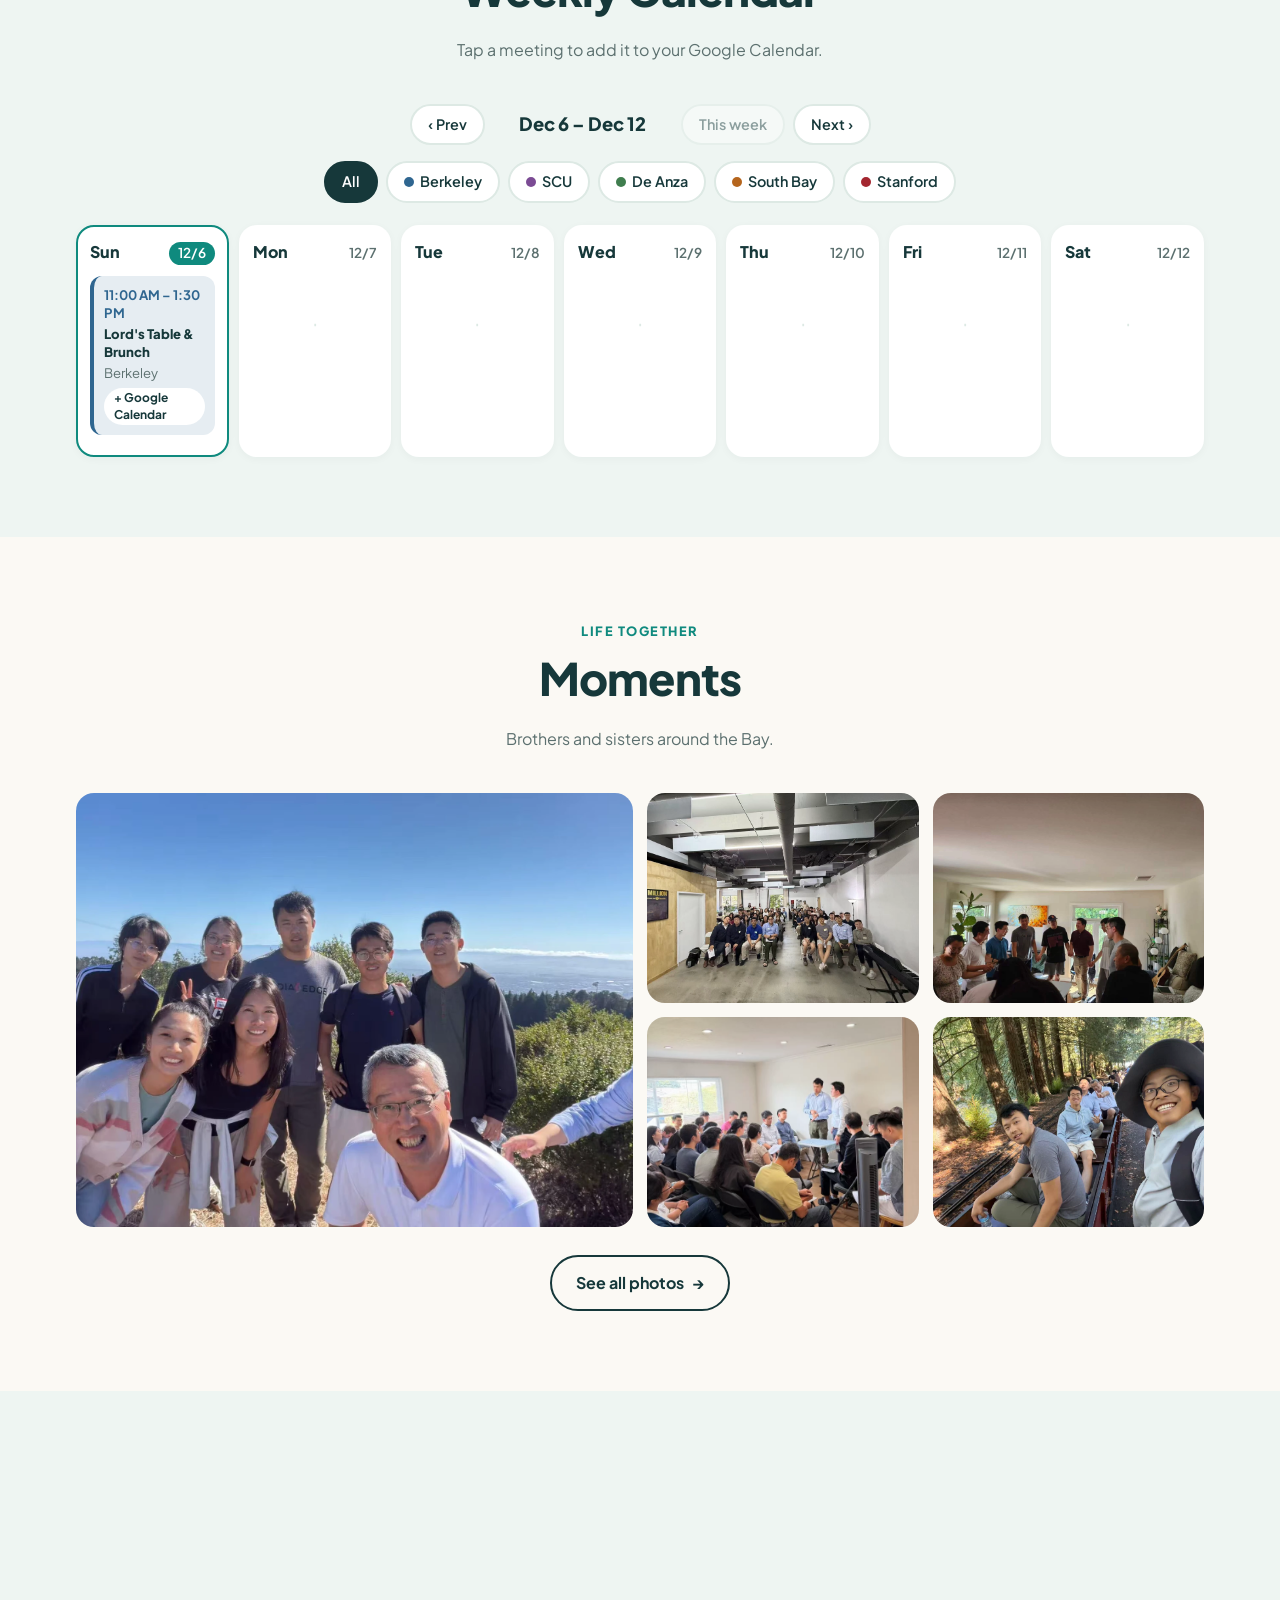
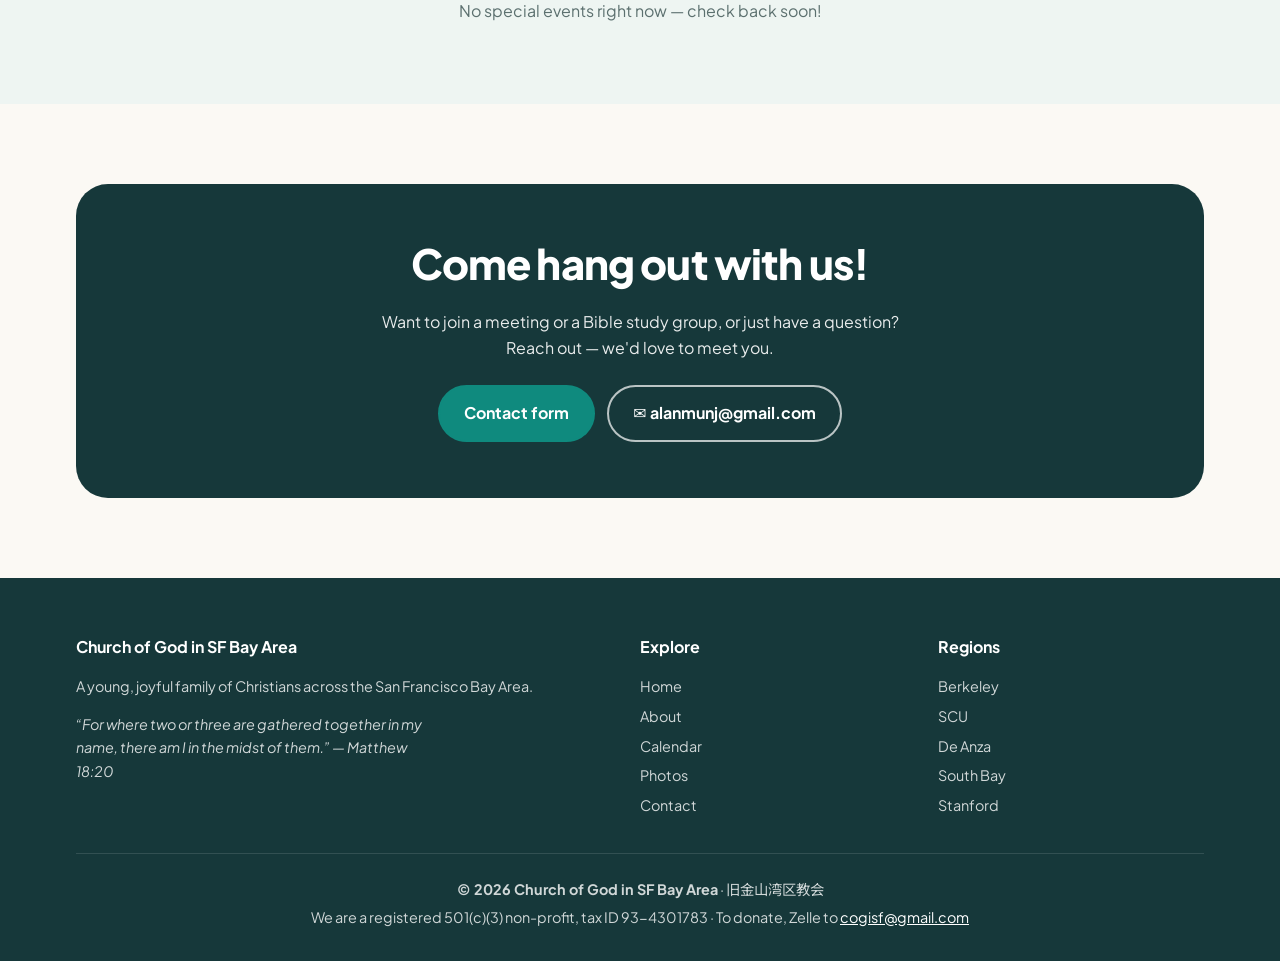
==== commit 4c020b59: "Add first 5 church photos, one shared gallery, calmer teal/yellow/cream theme Co-Authored-By: Claude" ====
--- a/index.html
+++ b/index.html
@@ -102,7 +102,7 @@
           <h2 class="section-title"><span class="en">Moments</span><span class="zh">精彩瞬间</span></h2>
           <p><span class="en">Brothers and sisters around the Bay.</span><span class="zh">湾区的弟兄姊妹们。</span></p>
         </div>
-        <div id="gallery-root" data-limit="7"></div>
+        <div id="gallery-root" data-limit="5"></div>
         <div class="photos-cta"><a class="btn btn-ghost" href="photos.html"><span class="en">See all photos</span><span class="zh">查看全部照片</span> →</a></div>
       </div>
     </section>
--- a/css/style.css
+++ b/css/style.css
@@ -1,16 +1,17 @@
 :root {
-  --bg: #fffaf2;
+  /* Bay & sunshine: deep teal, sunny yellow, warm cream. */
+  --bg: #fbf9f4;
   --surface: #ffffff;
-  --surface-2: #fff1e2;
-  --ink: #1c1d3a;
-  --muted: #5f6280;
-  --line: #efe6d8;
-  --coral: #ff5e3a;
-  --sun: #ffc53d;
-  --teal: #12a594;
-  --violet: #6b5cff;
+  --surface-2: #eef5f2;
+  --ink: #16383a;
+  --muted: #5c706f;
+  --line: #dde9e4;
+  --primary: #0f8a7e;
+  --primary-rgb: 15, 138, 126;
+  --sun: #f5c04a;
+  --sky: #5fb8d0;
   --radius: 22px;
-  --shadow: 0 2px 4px rgba(28, 29, 58, 0.05), 0 12px 32px rgba(28, 29, 58, 0.08);
+  --shadow: 0 2px 4px rgba(22, 56, 58, 0.05), 0 12px 32px rgba(22, 56, 58, 0.08);
   --font: "Plus Jakarta Sans", "Noto Sans SC", "PingFang SC", "Microsoft YaHei", system-ui, sans-serif;
 }
 
@@ -34,7 +35,7 @@
 html:not([lang="zh-CN"]) .zh { display: none !important; }
 html[lang="zh-CN"] .en { display: none !important; }
 
-a { color: var(--coral); }
+a { color: var(--primary); }
 img { max-width: 100%; display: block; }
 
 h1, h2, h3 { line-height: 1.15; margin: 0 0 0.5em; letter-spacing: -0.02em; }
@@ -49,7 +50,7 @@
   font-weight: 800;
   letter-spacing: 0.12em;
   text-transform: uppercase;
-  color: var(--coral);
+  color: var(--primary);
   margin-bottom: 10px;
 }
 
@@ -68,19 +69,19 @@
   gap: 8px;
   padding: 13px 24px;
   border-radius: 999px;
-  background: var(--coral);
+  background: var(--primary);
   color: #fff;
   text-decoration: none;
   font-weight: 700;
-  border: 2px solid var(--coral);
+  border: 2px solid var(--primary);
   transition: transform 0.15s, box-shadow 0.15s;
   cursor: pointer;
   font-family: inherit;
   font-size: 1rem;
 }
-.btn:hover { transform: translateY(-2px); box-shadow: 0 8px 20px rgba(255, 94, 58, 0.35); }
+.btn:hover { transform: translateY(-2px); box-shadow: 0 8px 20px rgba(var(--primary-rgb), 0.35); }
 .btn-ghost { background: transparent; color: var(--ink); border-color: var(--ink); }
-.btn-ghost:hover { box-shadow: 0 8px 20px rgba(28, 29, 58, 0.15); }
+.btn-ghost:hover { box-shadow: 0 8px 20px rgba(22, 56, 58, 0.15); }
 .btn-white { background: #fff; color: var(--ink); border-color: #fff; }
 .btn-outline-white { background: transparent; color: #fff; border-color: rgba(255, 255, 255, 0.7); }
 
@@ -90,12 +91,12 @@
   position: sticky;
   top: 0;
   z-index: 50;
-  background: rgba(255, 250, 242, 0.85);
+  background: rgba(251, 249, 244, 0.88);
   backdrop-filter: blur(12px);
   -webkit-backdrop-filter: blur(12px);
   transition: box-shadow 0.2s;
 }
-#site-header.scrolled { box-shadow: 0 4px 20px rgba(28, 29, 58, 0.08); }
+#site-header.scrolled { box-shadow: 0 4px 20px rgba(22, 56, 58, 0.08); }
 .header-inner {
   max-width: 1160px;
   margin: 0 auto;
@@ -116,7 +117,7 @@
   width: 40px;
   height: 40px;
   border-radius: 12px;
-  background: linear-gradient(135deg, var(--coral), var(--sun));
+  background: linear-gradient(135deg, var(--primary), var(--sky));
   color: #fff;
   display: grid;
   place-items: center;
@@ -174,7 +175,7 @@
   width: 10px;
   height: 10px;
   border-radius: 50%;
-  background: var(--rc, var(--coral));
+  background: var(--rc, var(--primary));
   flex: none;
 }
 
@@ -225,7 +226,10 @@
 .hero {
   position: relative;
   overflow: hidden;
-  background: var(--ink);
+  background:
+    linear-gradient(100deg, rgba(22, 56, 58, 0.92) 0%, rgba(22, 56, 58, 0.72) 55%, rgba(22, 56, 58, 0.35) 100%),
+    url("../images/photos/hiking.webp") center 30% / cover,
+    var(--ink);
   color: #fff;
   padding: 110px 0 120px;
 }
@@ -233,12 +237,12 @@
   position: absolute;
   border-radius: 50%;
   filter: blur(60px);
-  opacity: 0.55;
+  opacity: 0.4;
   animation: float 14s ease-in-out infinite;
 }
-.blob.b1 { width: 420px; height: 420px; background: var(--coral); top: -120px; right: -80px; }
-.blob.b2 { width: 340px; height: 340px; background: var(--violet); bottom: -140px; left: -60px; animation-delay: -5s; }
-.blob.b3 { width: 260px; height: 260px; background: var(--sun); top: 40%; left: 55%; opacity: 0.35; animation-delay: -9s; }
+.blob.b1 { width: 420px; height: 420px; background: var(--primary); top: -120px; right: -80px; }
+.blob.b2 { width: 340px; height: 340px; background: var(--sky); bottom: -140px; left: -60px; animation-delay: -5s; }
+.blob.b3 { width: 260px; height: 260px; background: var(--sun); top: 40%; left: 55%; opacity: 0.25; animation-delay: -9s; }
 @keyframes float {
   0%, 100% { transform: translate(0, 0) scale(1); }
   33% { transform: translate(30px, -20px) scale(1.08); }
@@ -277,10 +281,7 @@
   max-width: 900px;
 }
 .hl {
-  background: linear-gradient(90deg, var(--sun), var(--coral));
-  -webkit-background-clip: text;
-  background-clip: text;
-  color: transparent;
+  color: var(--sun);
 }
 .hero .lead { font-size: clamp(1.05rem, 2.4vw, 1.3rem); max-width: 640px; opacity: 0.9; margin: 0 0 32px; }
 .hero-ctas { display: flex; gap: 12px; flex-wrap: wrap; }
@@ -326,7 +327,7 @@
 /* ---------- marquee ---------- */
 
 .marquee {
-  background: var(--coral);
+  background: var(--primary);
   color: #fff;
   overflow: hidden;
   white-space: nowrap;
@@ -383,7 +384,7 @@
   right: -50px;
   transition: transform 0.4s;
 }
-.region-card:hover { transform: translateY(-6px) rotate(-0.5deg); box-shadow: 0 20px 40px rgba(28, 29, 58, 0.14); }
+.region-card:hover { transform: translateY(-6px) rotate(-0.5deg); box-shadow: 0 20px 40px rgba(22, 56, 58, 0.14); }
 .region-card:hover::before { transform: scale(2.6); }
 .region-card h3 { font-size: 1.4rem; font-weight: 800; color: var(--rc); margin-bottom: 2px; position: relative; }
 .region-card .area { color: var(--muted); font-size: 0.85rem; margin: 0 0 14px; position: relative; }
@@ -438,9 +439,9 @@
   border-radius: 18px;
   padding: 12px;
   min-height: 170px;
-  box-shadow: 0 2px 8px rgba(28, 29, 58, 0.04);
-}
-.cal-day.is-today { border-color: var(--coral); }
+  box-shadow: 0 2px 8px rgba(22, 56, 58, 0.04);
+}
+.cal-day.is-today { border-color: var(--primary); }
 .cal-day-head {
   display: flex;
   justify-content: space-between;
@@ -449,7 +450,7 @@
 }
 .cal-day-head .dow { font-weight: 800; }
 .cal-day-head .date { color: var(--muted); font-size: 0.85rem; font-weight: 600; }
-.is-today .cal-day-head .date { background: var(--coral); color: #fff; border-radius: 999px; padding: 0 9px; }
+.is-today .cal-day-head .date { background: var(--primary); color: #fff; border-radius: 999px; padding: 0 9px; }
 .cal-none { color: var(--line); text-align: center; padding-top: 28px; font-size: 1.4rem; }
 
 .cal-item {
@@ -518,10 +519,10 @@
   grid-template-columns: repeat(auto-fill, minmax(220px, 1fr));
   gap: 14px;
 }
-/* Mosaic previews show 7 photos: one tall tile + six, which exactly fills 4 or 2 columns. */
-.photo-grid.mosaic { grid-template-columns: repeat(4, 1fr); grid-auto-rows: 200px; }
+/* Home-page mosaic: one big 2x2 tile + four, which exactly fills 4 or 2 columns. */
+.photo-grid.mosaic { grid-template-columns: repeat(4, 1fr); grid-auto-rows: 210px; }
 @media (max-width: 700px) { .photo-grid.mosaic { grid-template-columns: repeat(2, 1fr); grid-auto-rows: 150px; } }
-.photo-grid.mosaic .photo:nth-child(6n + 1) { grid-row: span 2; }
+.photo-grid.mosaic .photo:first-child { grid-column: span 2; grid-row: span 2; }
 .photo {
   position: relative;
   overflow: hidden;
@@ -535,6 +536,11 @@
   color: inherit;
 }
 .photo-grid.mosaic .photo { aspect-ratio: auto; height: 100%; }
+/* Photos page: masonry columns keep each photo's own shape (portrait or landscape). */
+.photo-grid:not(.mosaic) { display: block; columns: 3 260px; column-gap: 14px; }
+.photo-grid:not(.mosaic) .photo { display: block; width: 100%; aspect-ratio: auto; margin-bottom: 14px; break-inside: avoid; }
+.photo-grid:not(.mosaic) .photo img { height: auto; }
+.photo-grid:not(.mosaic) .photo.placeholder { aspect-ratio: 4 / 3; display: grid; }
 .photo img { width: 100%; height: 100%; object-fit: cover; transition: transform 0.5s; }
 .photo:hover img { transform: scale(1.07); }
 .photo .cap {
@@ -560,31 +566,19 @@
   text-align: center;
   color: var(--muted);
   background:
-    repeating-linear-gradient(45deg, transparent 0 14px, rgba(255, 94, 58, 0.06) 14px 28px),
+    repeating-linear-gradient(45deg, transparent 0 14px, rgba(var(--primary-rgb), 0.06) 14px 28px),
     var(--surface-2);
-  border: 2px dashed color-mix(in srgb, var(--rc, var(--coral)) 45%, transparent);
+  border: 2px dashed color-mix(in srgb, var(--rc, var(--primary)) 45%, transparent);
 }
 .photo.placeholder .ph-icon { font-size: 2rem; display: block; margin-bottom: 4px; }
 .photo.placeholder small { font-weight: 600; }
-.photo-filters { display: flex; justify-content: center; flex-wrap: wrap; gap: 8px; margin-bottom: 26px; }
-.photo-filters button {
-  font: inherit;
-  font-weight: 600;
-  font-size: 0.9rem;
-  border: 2px solid var(--line);
-  background: var(--surface);
-  border-radius: 999px;
-  padding: 7px 16px;
-  cursor: pointer;
-}
-.photo-filters button.active { background: var(--ink); color: #fff; border-color: var(--ink); }
 .photos-cta { text-align: center; margin-top: 28px; }
 
 .lightbox {
   position: fixed;
   inset: 0;
   z-index: 100;
-  background: rgba(15, 16, 35, 0.92);
+  background: rgba(10, 30, 32, 0.92);
   display: none;
   align-items: center;
   justify-content: center;
@@ -605,7 +599,7 @@
   font-size: 1.4rem;
   cursor: pointer;
 }
-.lb-btn:hover { background: var(--coral); }
+.lb-btn:hover { background: var(--primary); }
 .lb-close { top: 16px; right: 16px; }
 .lb-prev { left: 16px; top: 50%; transform: translateY(-50%); }
 .lb-next { right: 16px; top: 50%; transform: translateY(-50%); }
@@ -671,13 +665,13 @@
 
 .prose { max-width: 760px; margin: 0 auto; font-size: 1.08rem; }
 .prose p { margin: 0 0 1.1em; }
-.mission-title { text-align: center; font-size: 1.4rem; font-weight: 800; color: var(--coral); margin-bottom: 18px; }
+.mission-title { text-align: center; font-size: 1.4rem; font-weight: 800; color: var(--primary); margin-bottom: 18px; }
 
 .church-quote {
   position: relative;
   max-width: 860px;
   margin: 0 auto;
-  background: linear-gradient(135deg, var(--violet), var(--coral));
+  background: linear-gradient(135deg, var(--primary), #1b6f8a);
   color: #fff;
   border-radius: 28px;
   padding: 48px 40px;
@@ -728,7 +722,7 @@
 }
 .belief h3 { font-size: 1.2rem; font-weight: 800; }
 .belief p { margin: 0 0 10px; }
-.belief .refs { font-size: 0.85rem; font-weight: 700; color: var(--coral); }
+.belief .refs { font-size: 0.85rem; font-weight: 700; color: var(--primary); }
 .belief:hover .refs { color: var(--sun); }
 
 .community { background: var(--surface-2); }
@@ -738,7 +732,7 @@
 .faq details {
   background: var(--surface);
   border-radius: 18px;
-  box-shadow: 0 2px 8px rgba(28, 29, 58, 0.05);
+  box-shadow: 0 2px 8px rgba(22, 56, 58, 0.05);
   overflow: hidden;
 }
 .faq summary {
@@ -764,7 +758,7 @@
   font-weight: 800;
   transition: transform 0.25s, background 0.25s;
 }
-.faq details[open] summary::after { transform: translateY(-50%) rotate(45deg); background: var(--coral); color: #fff; }
+.faq details[open] summary::after { transform: translateY(-50%) rotate(45deg); background: var(--primary); color: #fff; }
 .faq .answer { padding: 0 22px 18px; color: var(--muted); }
 .faq details[open] .answer { animation: pop 0.3s ease both; }
 
@@ -809,11 +803,11 @@
   height: 48px;
   border-radius: 50%;
   border: 0;
-  background: var(--coral);
+  background: var(--primary);
   color: #fff;
   font-size: 1.3rem;
   cursor: pointer;
-  box-shadow: 0 8px 20px rgba(255, 94, 58, 0.4);
+  box-shadow: 0 8px 20px rgba(var(--primary-rgb), 0.4);
   opacity: 0;
   transform: translateY(20px);
   pointer-events: none;
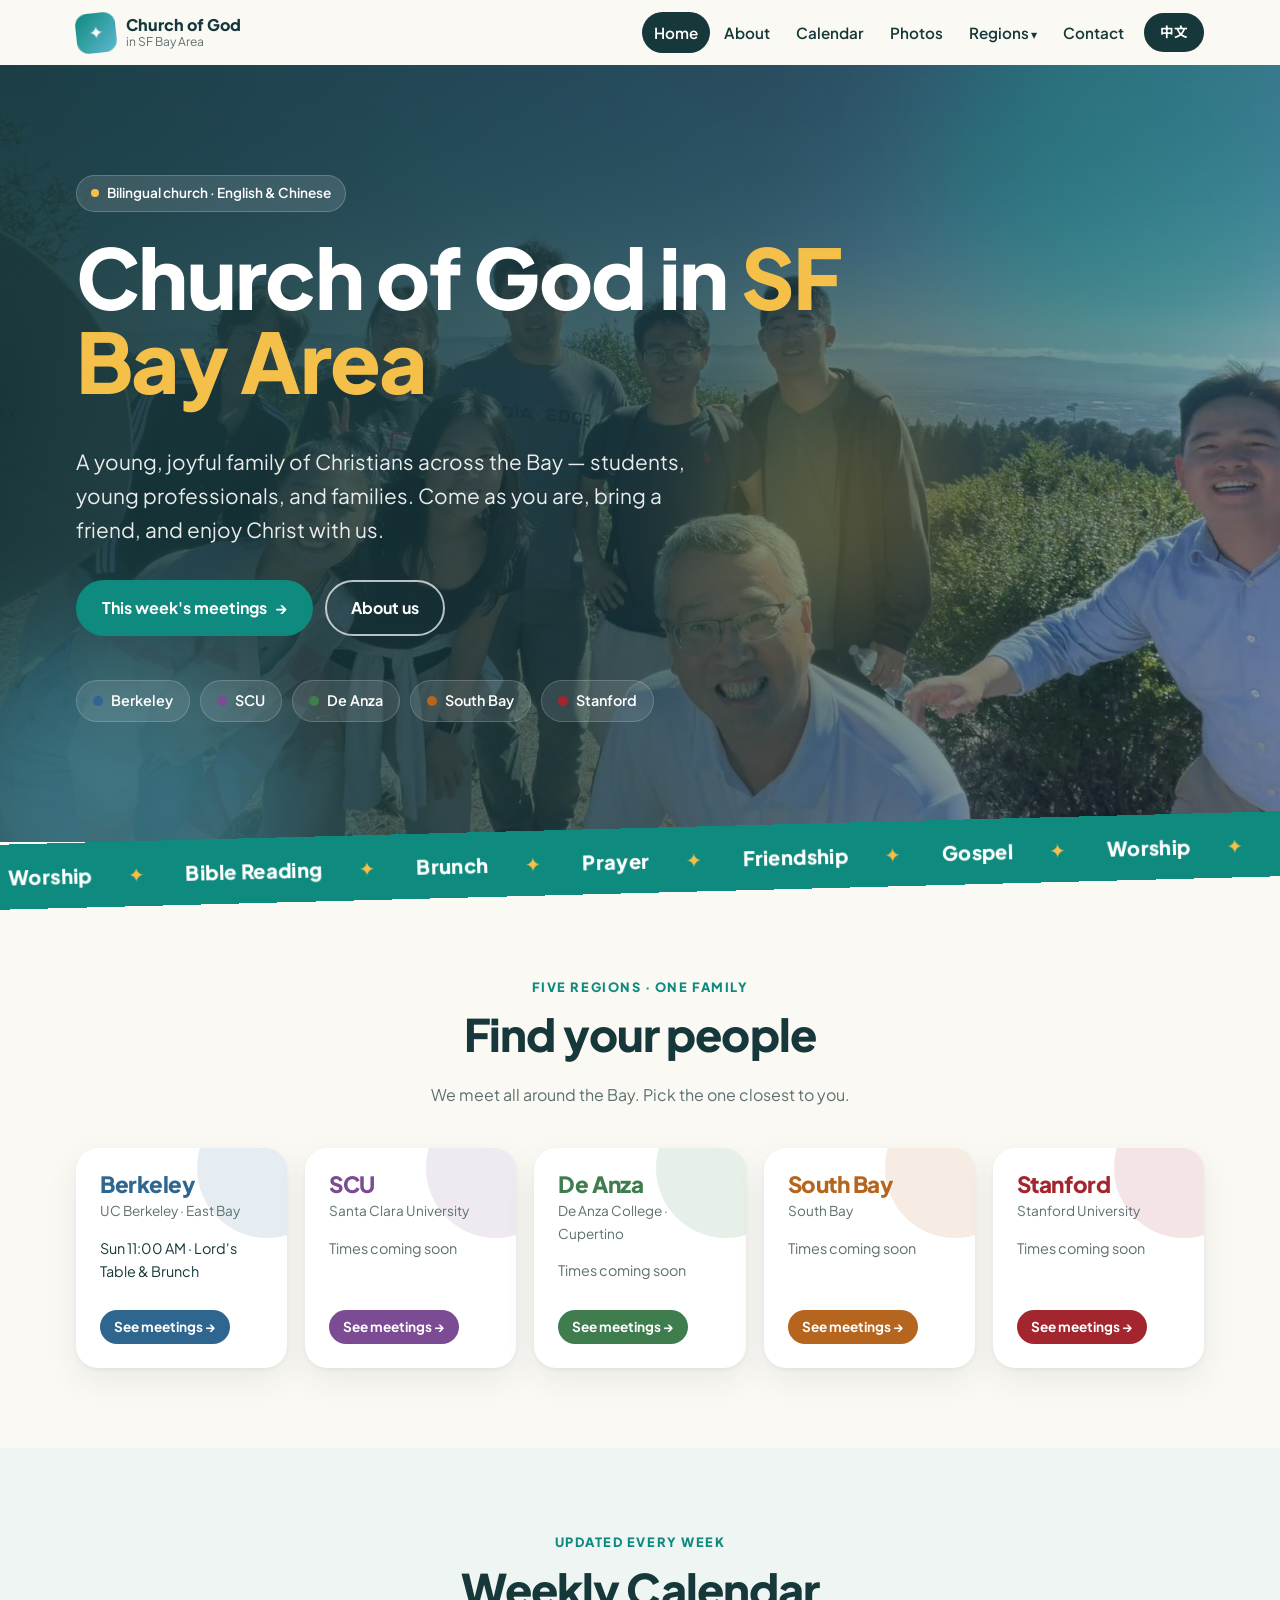
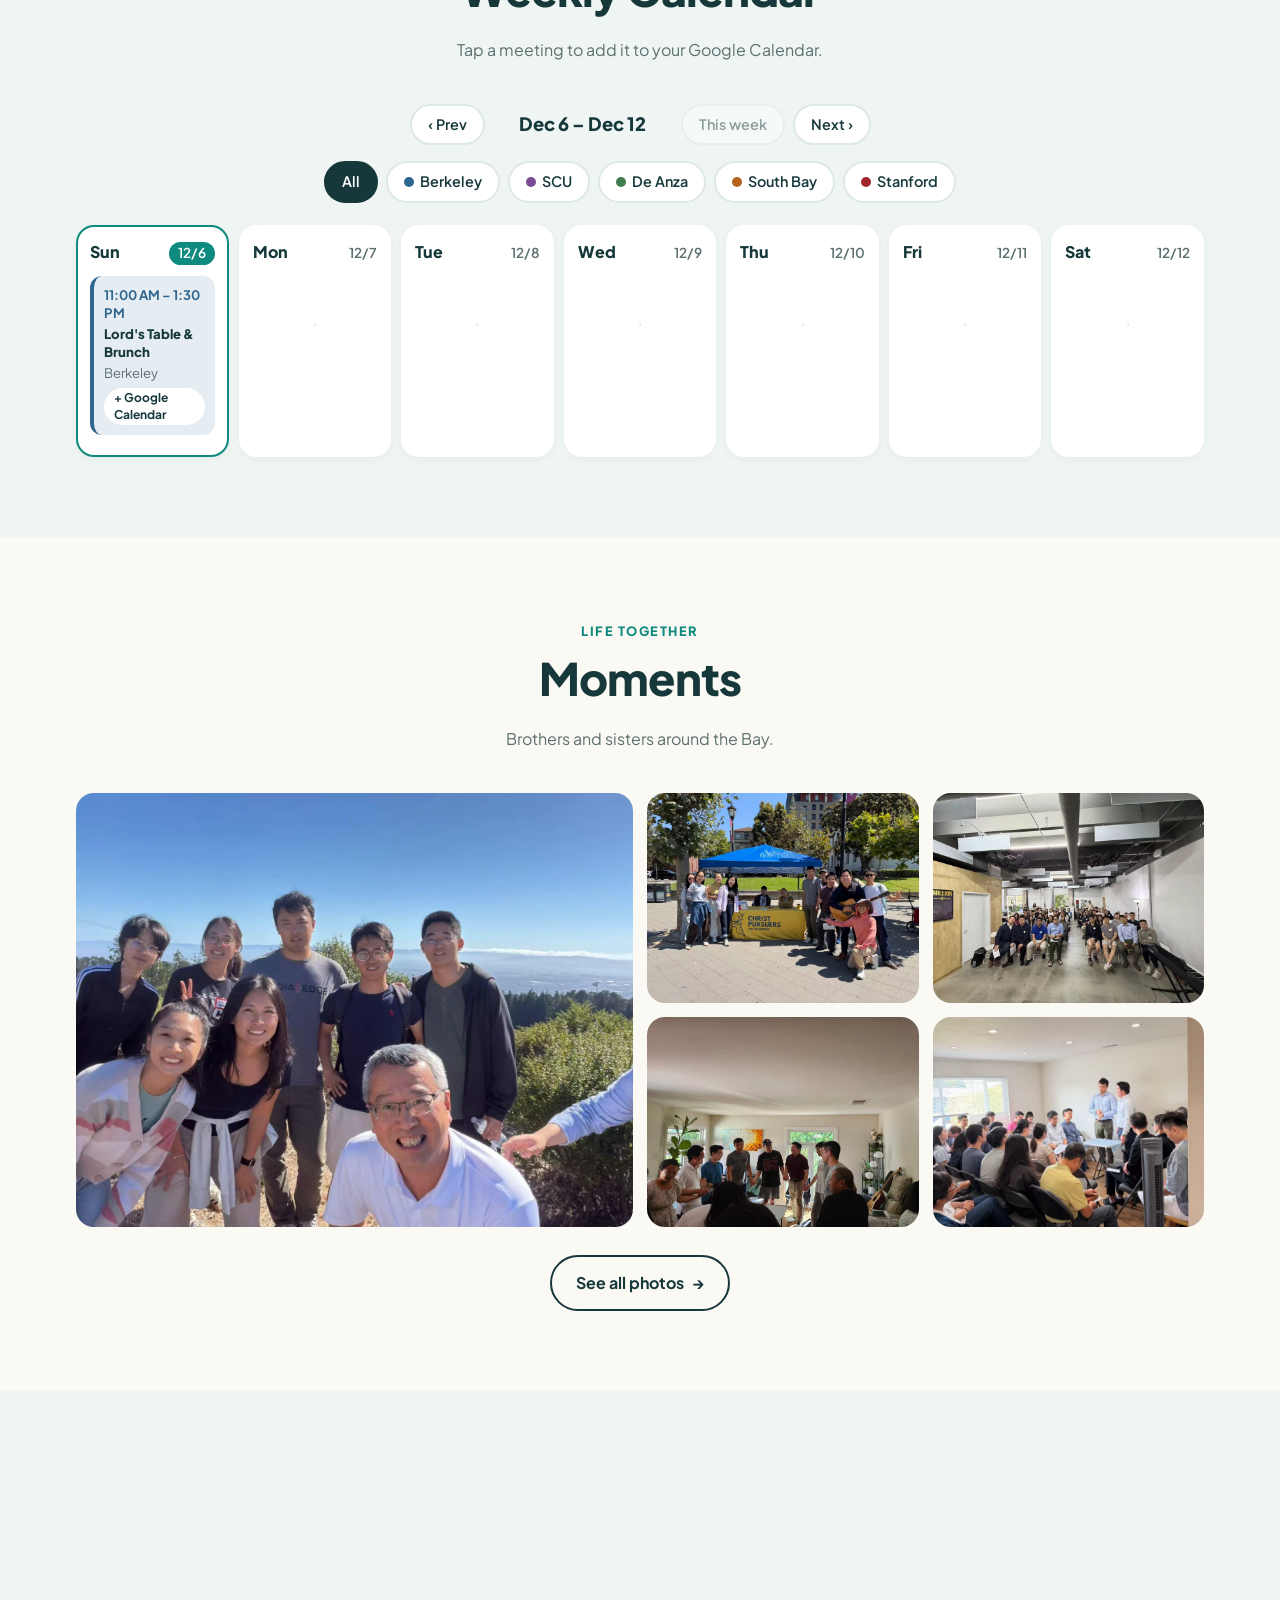
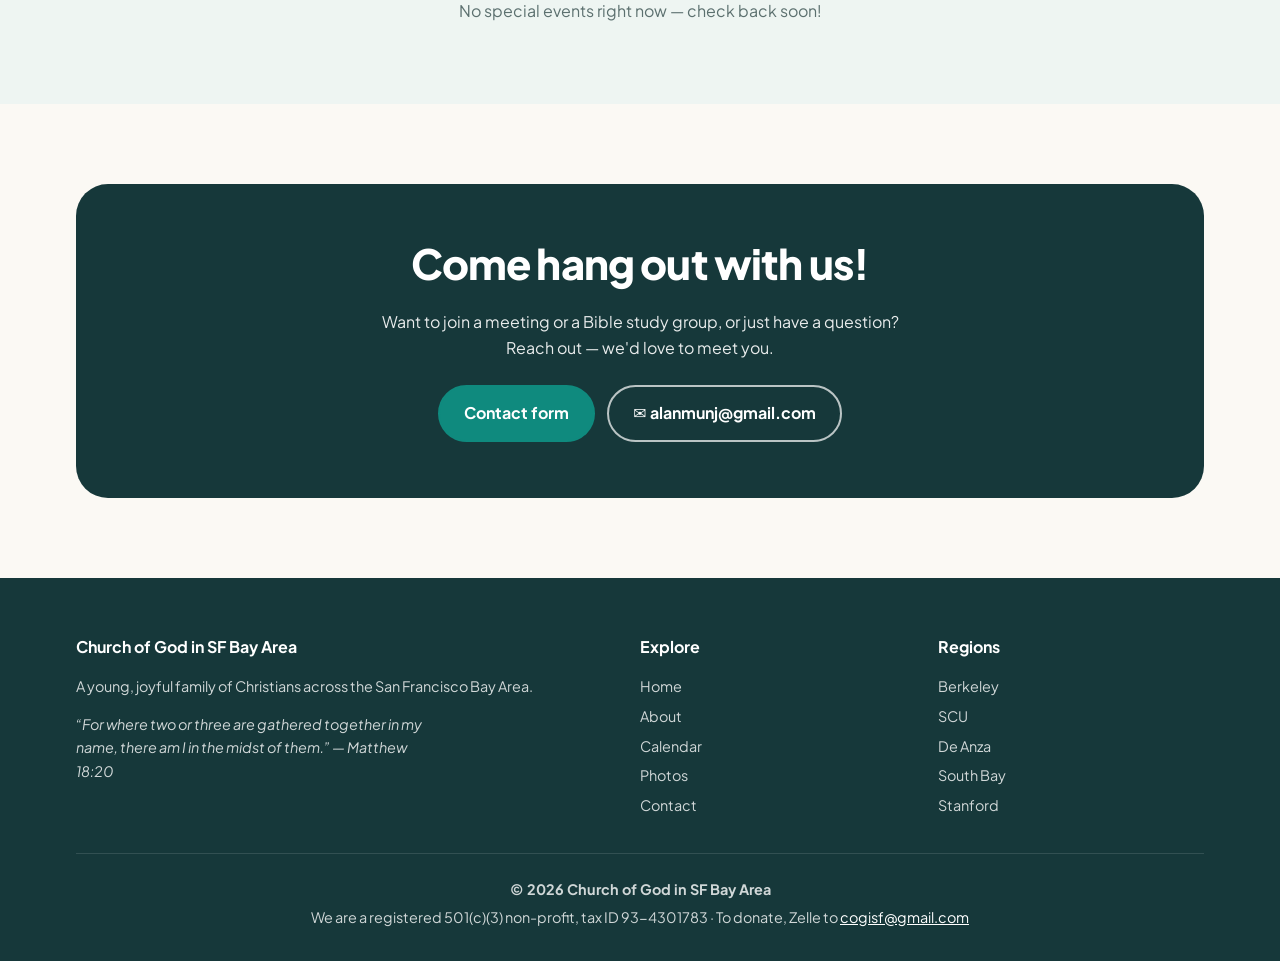
==== commit 053c306e: "English mode shows no Chinese text (except the 中文 switch) Co-Authored-By: Claude Opus 5.5 <noreply@a" ====
--- a/index.html
+++ b/index.html
@@ -3,12 +3,12 @@
 <head>
   <meta charset="utf-8">
   <meta name="viewport" content="width=device-width, initial-scale=1">
-  <title>Church of God in SF Bay Area · 旧金山湾区教会</title>
+  <title>Church of God in SF Bay Area</title>
   <meta name="description" content="Church of God in SF Bay Area (旧金山湾区教会) — a young, bilingual (English & 中文) Christian church meeting in Berkeley, Stanford, Santa Clara (SCU), De Anza and the South Bay. See weekly meetings, Bible studies and events.">
   <link rel="canonical" href="https://cog-sf-bay.pages.dev/">
   <meta property="og:type" content="website">
   <meta property="og:site_name" content="Church of God in SF Bay Area">
-  <meta property="og:title" content="Church of God in SF Bay Area · 旧金山湾区教会">
+  <meta property="og:title" content="Church of God in SF Bay Area">
   <meta property="og:description" content="A young, joyful family of Christians across the SF Bay Area. Weekly meetings in Berkeley, Stanford, SCU, De Anza and the South Bay.">
   <meta property="og:url" content="https://cog-sf-bay.pages.dev/">
   <link rel="icon" href="favicon.svg" type="image/svg+xml">
@@ -30,7 +30,7 @@
   }
   </script>
 </head>
-<body data-title-en="Church of God in SF Bay Area · 旧金山湾区教会" data-title-zh="旧金山湾区教会 · Church of God in SF Bay Area">
+<body data-title-en="Church of God in SF Bay Area" data-title-zh="旧金山湾区教会">
   <header id="site-header"></header>
 
   <main>
@@ -38,7 +38,7 @@
       <span class="blob b1"></span><span class="blob b2"></span><span class="blob b3"></span>
       <div class="container">
         <div class="hero-badge"><span class="pulse"></span>
-          <span class="en">Bilingual church · English &amp; 中文</span><span class="zh">双语教会 · English &amp; 中文</span>
+          <span class="en">Bilingual church · English &amp; Chinese</span><span class="zh">双语教会 · English &amp; 中文</span>
         </div>
         <h1>
           <span class="en">Church of God in <span class="hl">SF Bay Area</span></span>
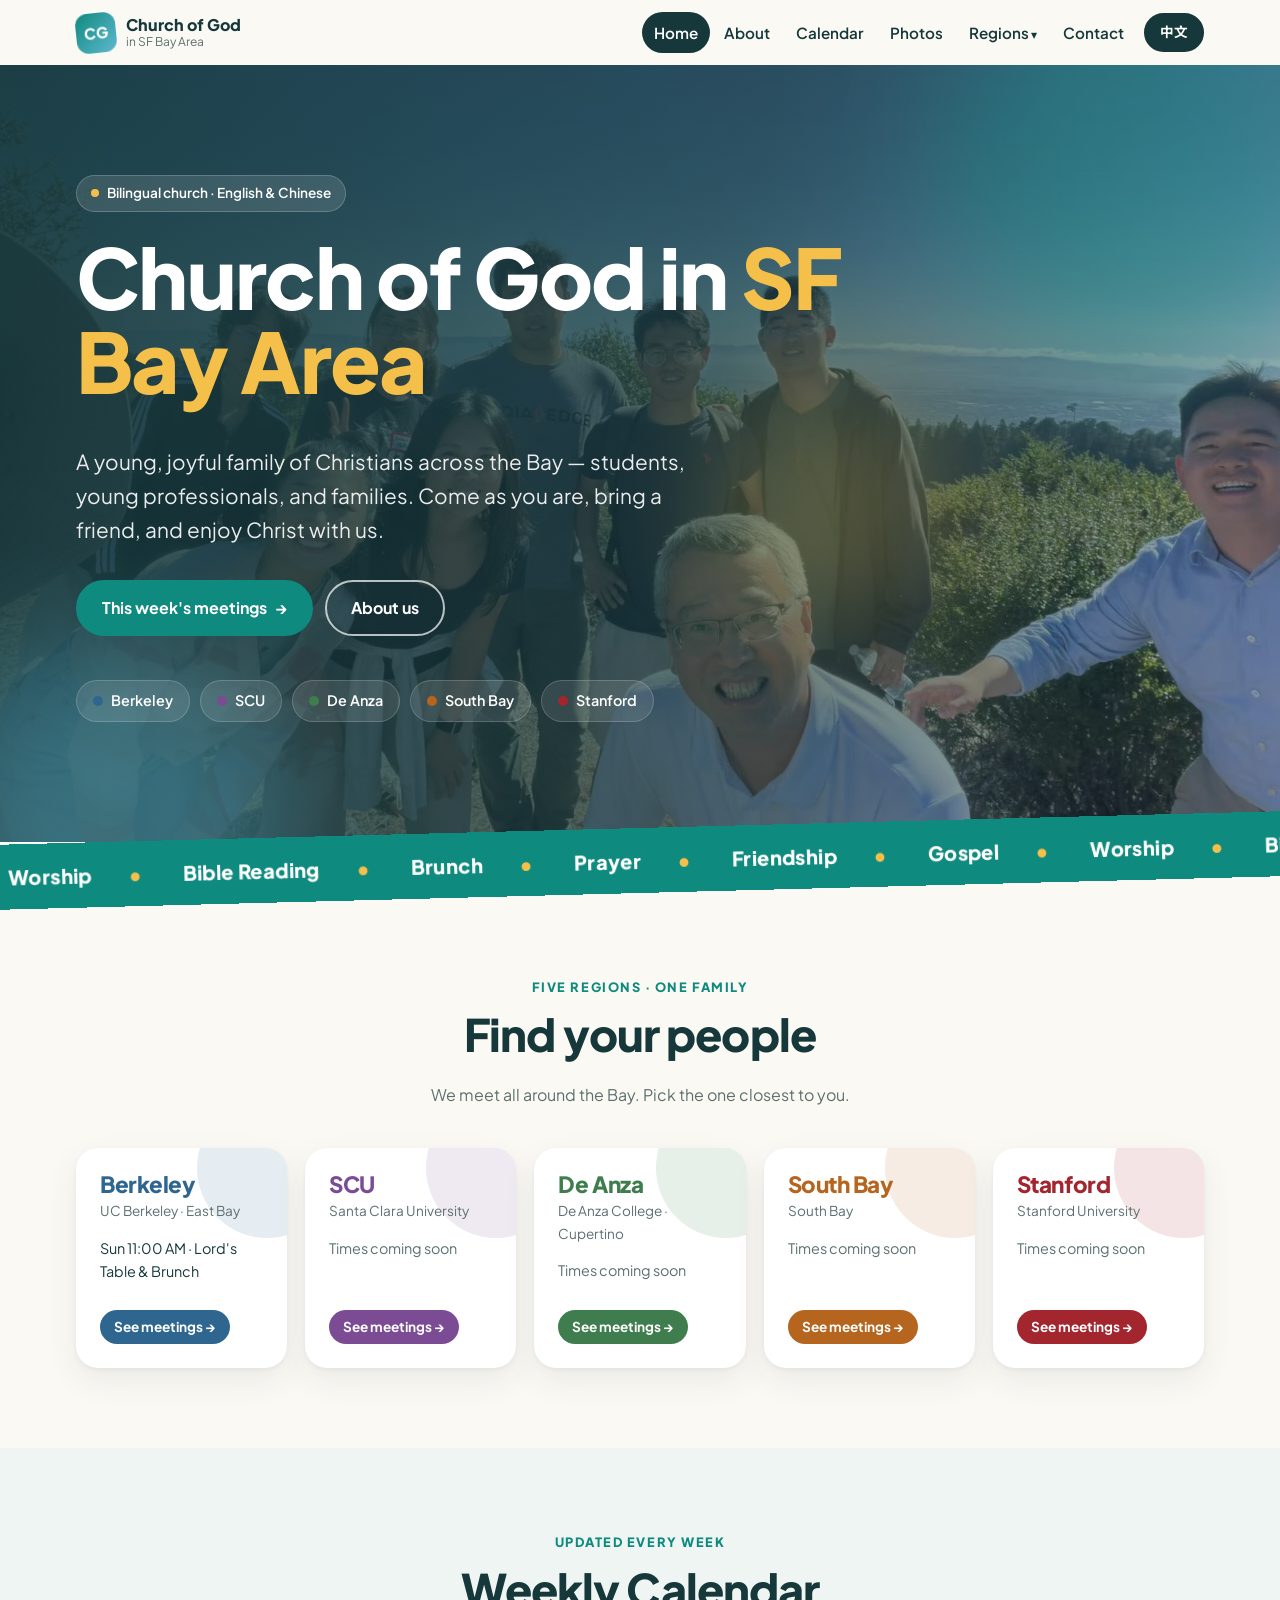
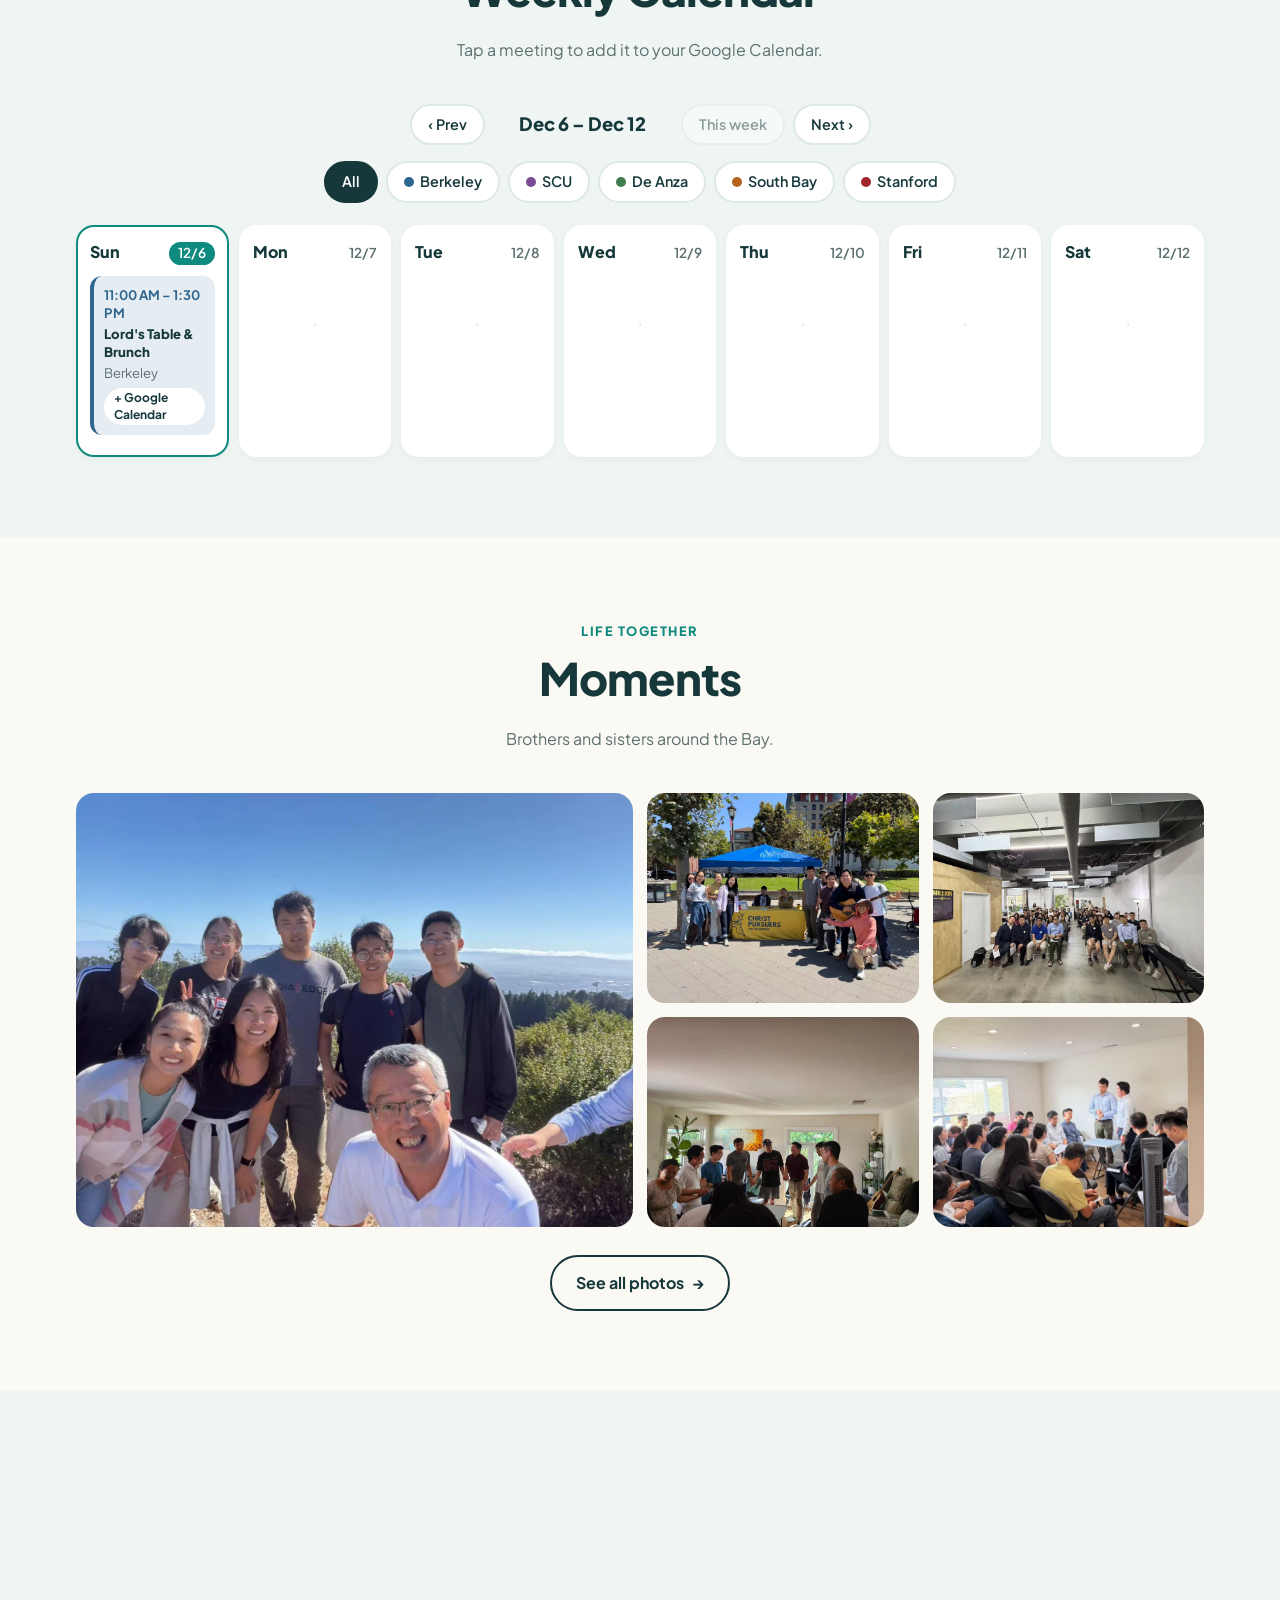
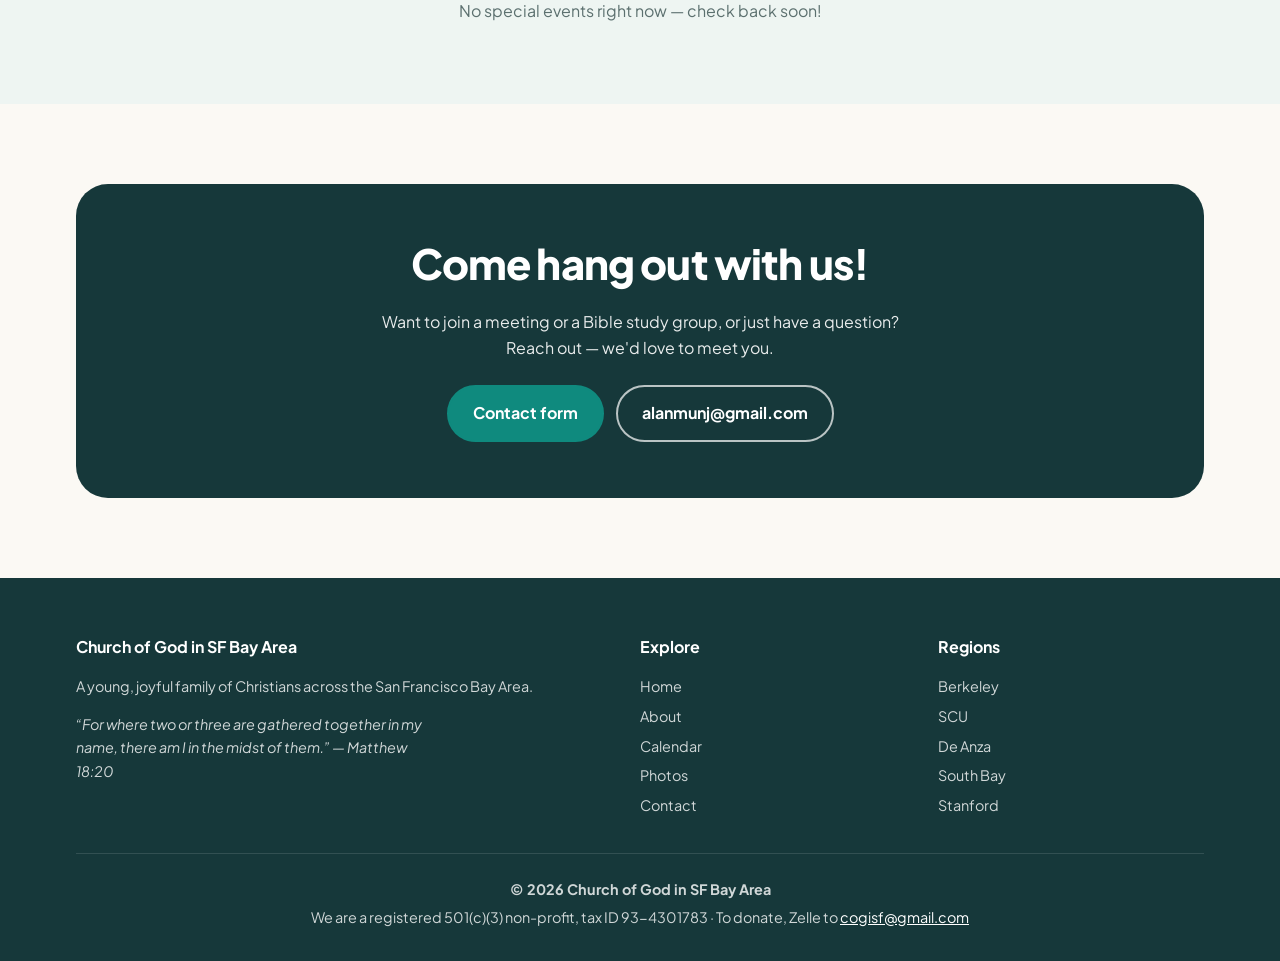
==== commit 669a7419: "Remove emoji/sparkle icons: numbered beliefs, CG logo, plain Special tag Co-Authored-By: Claude Opus" ====
--- a/index.html
+++ b/index.html
@@ -58,18 +58,18 @@
 
     <div class="marquee" aria-hidden="true">
       <div class="marquee-track">
-        <span class="en">Worship</span><span class="zh">敬拜</span><span class="star">✦</span>
-        <span class="en">Bible Reading</span><span class="zh">读经</span><span class="star">✦</span>
-        <span class="en">Brunch</span><span class="zh">爱筵</span><span class="star">✦</span>
-        <span class="en">Prayer</span><span class="zh">祷告</span><span class="star">✦</span>
-        <span class="en">Friendship</span><span class="zh">交通</span><span class="star">✦</span>
-        <span class="en">Gospel</span><span class="zh">福音</span><span class="star">✦</span>
-        <span class="en">Worship</span><span class="zh">敬拜</span><span class="star">✦</span>
-        <span class="en">Bible Reading</span><span class="zh">读经</span><span class="star">✦</span>
-        <span class="en">Brunch</span><span class="zh">爱筵</span><span class="star">✦</span>
-        <span class="en">Prayer</span><span class="zh">祷告</span><span class="star">✦</span>
-        <span class="en">Friendship</span><span class="zh">交通</span><span class="star">✦</span>
-        <span class="en">Gospel</span><span class="zh">福音</span><span class="star">✦</span>
+        <span class="en">Worship</span><span class="zh">敬拜</span><span class="star">•</span>
+        <span class="en">Bible Reading</span><span class="zh">读经</span><span class="star">•</span>
+        <span class="en">Brunch</span><span class="zh">爱筵</span><span class="star">•</span>
+        <span class="en">Prayer</span><span class="zh">祷告</span><span class="star">•</span>
+        <span class="en">Friendship</span><span class="zh">交通</span><span class="star">•</span>
+        <span class="en">Gospel</span><span class="zh">福音</span><span class="star">•</span>
+        <span class="en">Worship</span><span class="zh">敬拜</span><span class="star">•</span>
+        <span class="en">Bible Reading</span><span class="zh">读经</span><span class="star">•</span>
+        <span class="en">Brunch</span><span class="zh">爱筵</span><span class="star">•</span>
+        <span class="en">Prayer</span><span class="zh">祷告</span><span class="star">•</span>
+        <span class="en">Friendship</span><span class="zh">交通</span><span class="star">•</span>
+        <span class="en">Gospel</span><span class="zh">福音</span><span class="star">•</span>
       </div>
     </div>
 
--- a/css/style.css
+++ b/css/style.css
@@ -122,7 +122,8 @@
   display: grid;
   place-items: center;
   font-weight: 800;
-  font-size: 1.1rem;
+  font-size: 0.95rem;
+  letter-spacing: 0.02em;
   transform: rotate(-6deg);
   transition: transform 0.3s;
 }
@@ -466,6 +467,18 @@
 .cal-item.special { background: color-mix(in srgb, var(--sun) 28%, white); }
 @keyframes pop { from { opacity: 0; transform: scale(0.94); } to { opacity: 1; transform: none; } }
 .ci-time { font-weight: 700; color: var(--rc); }
+.ci-tag {
+  display: inline-block;
+  background: var(--sun);
+  color: var(--ink);
+  font-size: 0.68rem;
+  font-weight: 800;
+  text-transform: uppercase;
+  letter-spacing: 0.06em;
+  border-radius: 999px;
+  padding: 1px 7px;
+  vertical-align: 1px;
+}
 .ci-title { font-weight: 800; margin: 2px 0; }
 .ci-meta { color: var(--muted); }
 .ci-add {
@@ -570,7 +583,6 @@
     var(--surface-2);
   border: 2px dashed color-mix(in srgb, var(--rc, var(--primary)) 45%, transparent);
 }
-.photo.placeholder .ph-icon { font-size: 2rem; display: block; margin-bottom: 4px; }
 .photo.placeholder small { font-weight: 600; }
 .photos-cta { text-align: center; margin-top: 28px; }
 
@@ -710,16 +722,17 @@
   transition: transform 0.2s, background 0.2s, color 0.2s;
 }
 .belief:hover { transform: translateY(-6px); background: var(--ink); color: #fff; }
-.belief .icon {
-  width: 52px;
-  height: 52px;
-  border-radius: 16px;
-  display: grid;
-  place-items: center;
-  font-size: 1.5rem;
-  background: var(--surface-2);
+.belief .num {
+  font-size: 0.9rem;
+  font-weight: 800;
+  letter-spacing: 0.08em;
+  color: var(--primary);
+  border-bottom: 2px solid var(--sun);
+  display: inline-block;
+  padding-bottom: 2px;
   margin-bottom: 14px;
 }
+.belief:hover .num { color: var(--sun); }
 .belief h3 { font-size: 1.2rem; font-weight: 800; }
 .belief p { margin: 0 0 10px; }
 .belief .refs { font-size: 0.85rem; font-weight: 700; color: var(--primary); }
